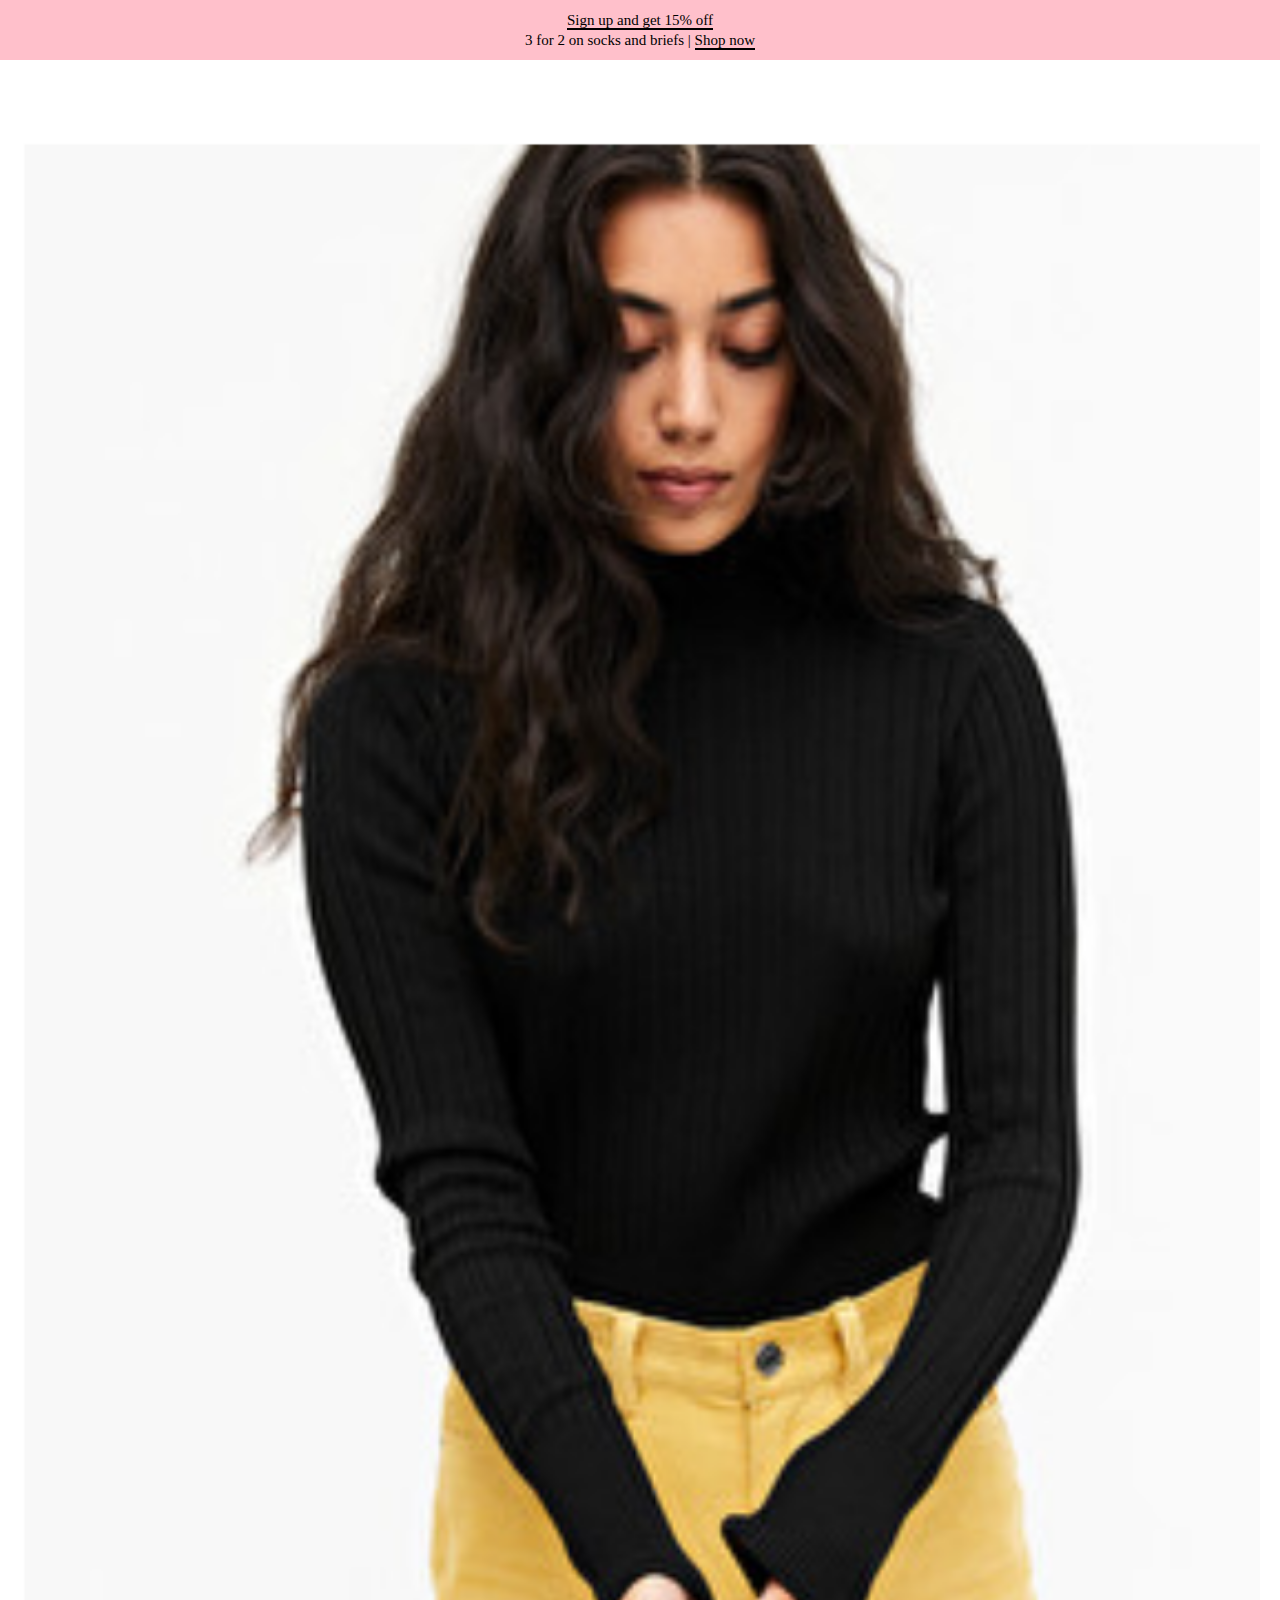
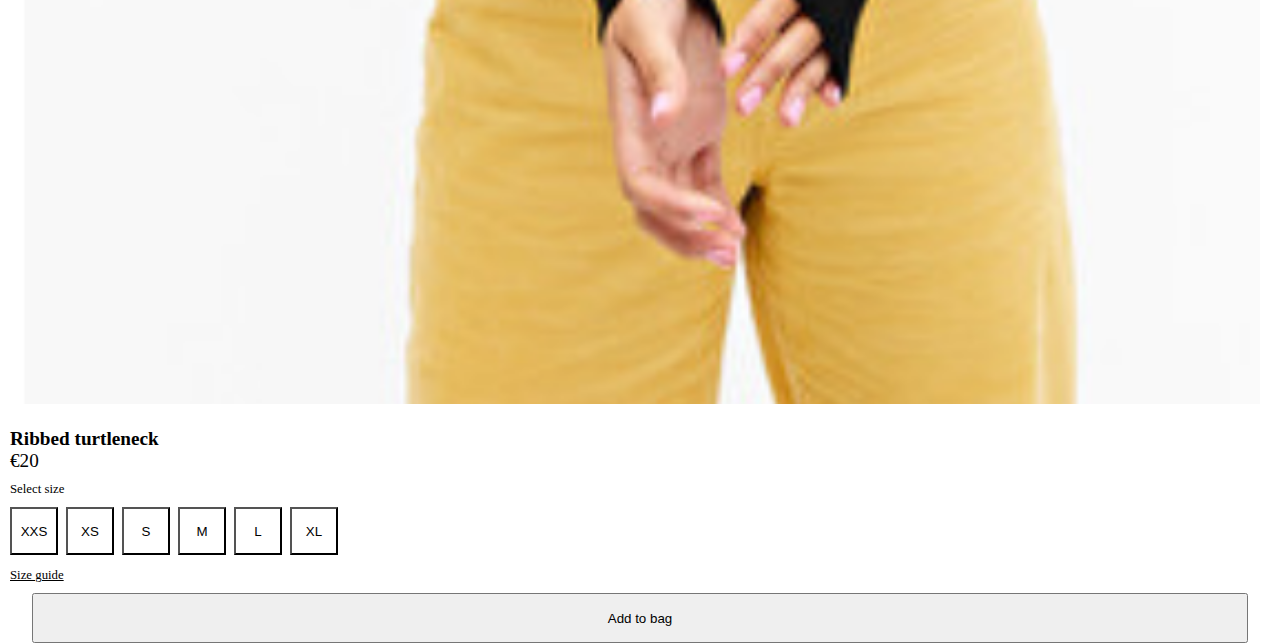
==== productpagina.html @ bdda9035 "Add files via upload" ====
<!doctype html>
<html lang="en">
	
<head>
	<meta charset="UTF-8">
	<meta name="author" content="PipMombers">
	<meta name="viewport" content="width=device-width, initial-scale=1">

	
	<title>Monki</title>
	
	<link href="styles/style.css" rel="stylesheet">

</head>

<body id="productpagina">

	<header> 
		<!--Tekstdeel van de header-->
		<p>
			<a href="https://www.monki.com/en_eur/newslettersubscribe.html"> Sign up and get 15% off </a>
		</p>
		<p>
			3 for 2 on socks and briefs | <a href="https://www.monki.com/en_eur/newin/3-for-2.html"> Shop now </a>
		</p>
	</header>

	<!--navigatie-->
	<nav>
       	<ul>
	        <li>
	           	<img src="images/hamburger.svg" alt="hamburger menu">
	        </li>
	        <li>
	           	<img src="images/search.svg" alt="search button">
	        </li>
	        <li>
	            <img src="images/monkilogo.png" alt="logo van monki">
	            <!--bron afbeelding: https://www.monki.com/en_eur/index.html-->
	        </li>
	        <li>
	           	<img src="images/shopping.svg" alt="shopping bag">
	        </li>
        </ul>
    </nav>

    <main class="mainproductpagina">
    	<section>
	    	<img src="images/productmodel.jpg" alt="model met ribbed turtleneck">
	    	<h2> Ribbed turtleneck </h2>
	    	<h2> €20 </h2>


	    	<p> Select size </p>
	    	<ul class="maattabel">
	    		<li > <button class="maatbutton">XXS</button> </li>
	    		<li > <button class="maatbutton">XS</button> </li>
	    		<li > <button class="maatbutton">S</button> </li>
	    		<li > <button class="maatbutton">M</button> </li>
	    		<li > <button class="maatbutton">L</button> </li>
	    		<li > <button class="maatbutton">XL</button> </li>
	    	</ul>

	    	<a href="https://www.monki.com/en_eur/clothing/tops/turtleneck-tops/product.ribbed-turtleneck-black.0916162001.html"> Size guide </a>

	    	<a href='https://www.monki.com/en_eur/clothing/tops/turtleneck-tops/product.ribbed-turtleneck-black.0916162001.html'> <button class="addtobag">
	    	Add to bag</button> </a>
	    </section>
    </main>


	<script src="scripts/script.js"></script>
</body>
	
</html>
---- styles/style.css ----
/* CSS Document */
*, *::after, *::before {
	padding: 0;
	margin: 0;
  	box-sizing:border-box;  
}

/* Tekstdeel van de header */
header{
	background-color: #ffc0cb;
	padding: 10px 50px;
}

header p{
	font-size: 15px;
	line-height: 20px;
	font-family: "Helvetica Neue";
	font-weight: medium;
	text-align: center;
}

header p a{
	color: black;
	text-decoration: none;
	border-bottom: 2px solid black;
}

/* navigatie */
nav{
	height: 80px;
	margin: 10px;
}

nav img{
	width: 100%;
	padding-left: left;
}

nav ul{   
  list-style:none;
  display: flex;
  align-items: center;
}

nav li {
  flex-grow: 1;
}

/* eerste deel main */
/* bron afbeeldingen: https://www.monki.com/en_eur/index.html */

#homepagina main ul:first-of-type li:first-of-type div{
	width: 100%;
	height: 360px;
	background-image: url(../images/monkifoto_1.jpg);
	background-size: 70%;
	background-repeat: no-repeat;
	background-position: center;
	position: relative;

}

#homepagina main ul:first-of-type li:last-of-type div{
	width: 100%;
	height: 360px;
	background-image: url(../images/monkifoto_2.jpg);
	background-size: 70%;
	background-repeat: no-repeat;
	background-position: center;
	position: relative;
}


#homepagina main li:first-of-type h2, .knitwear {
	position: absolute;
	bottom: 4em;
	color: white;
	font-family: "Helvetica Neue";
	font-size: 32px;
	width: 100%;
	text-align: center;
}

#homepagina main li:first-of-type button, .shopbutton{
	font-family: "Helvetica Neue";
	background-color: white;
	border: none;
	font-size: 16px;
	width: 160px;
	height: 50px;
	padding: 12px 0px;
	display: block;
	margin: 0px auto;
	position: relative;
	bottom: 5em;
}

#homepagina main ul:first-of-type a{
	text-decoration: none;
}

/* tweede deel main */
#homepagina main ul:nth-of-type(2) {
    overflow: auto;
    white-space:nowrap;
    padding: 10px;
}

#homepagina main ul:nth-of-type(2) li{
	display: inline-block;
	width: 45%;
	margin: 25px 5px 0 0;
}

#homepagina main ul:nth-of-type(2) img{
	width: 100%;
}

#homepagina main ul:nth-of-type(2) h3{
	font-size: 13px;
	font-family: "Helvetica Neue";
	font-weight: 400;
	text-align: center;
	padding-top: 10px;
}




/* derde deel main */


/* vierde deel main */
#homepagina main ul:nth-of-type(3) li{
	position: relative;
}

#homepagina main ul:nth-of-type(3) img{
	width: 100%;
}

#homepagina main ul:nth-of-type(3) li p{
	position: absolute;
  	top: 1em;
  	padding: 0px 70px;
	font-family: "Helvetica Neue";
	font-weight: bold;
	font-size: 20px;
	color: white;
	text-align: center;
	line-height: 28px;
	letter-spacing: 1px;
}

#homepagina main ul:nth-of-type(3) li a button{
	position: absolute;
  	bottom: 1em;
	left: 23%;
  	font-family: "Helvetica Neue";
	background-color: white;
	border: none;
	font-size: 16px;
	width: 176px;
	height: 46px;
	padding: 12px 0px;
}

/* laatste deel main */
#homepagina main section:last-of-type h2{
	font-size: 34px;
	font-family: "Helvetica Neue";
	font-weight: bold;
	text-align: center;
	margin-top: 30px;
}

#homepagina main section:last-of-type p{
	font-size: 20px;
	font-family: "Helvetica Neue";
	text-align: center;
	padding: 20px 16px;
}

#homepagina main section:last-of-type a{
	text-decoration: none;
}

#homepagina main section:last-of-type button{
  	font-family: "Helvetica Neue";
	background-color: black;
	color: white;
	border: none;
	font-size: 16px;
	width: 176px;
	height: 46px;
	padding: 12px 0px;
	display: block;
	margin: 0px auto;
}

#homepagina main section:last-of-type .gridwrapper{
	width: 90%;
	margin: 0 auto;
	display: grid;
	grid-auto-rows: 135px;
	grid-template-columns: 1fr 1fr;
	grid-gap: 15px 8px;
	padding-bottom: 40px ;
}

#homepagina main .gridwrapper img{
	width: 100%;
}


/* footer */
#homepagina footer{
	margin-top:20px;
	background-color: #ffc0cb;
}

#homepagina footer img:first-of-type{
	width: 10%;
	display: block;
	margin: 0px auto;
	padding-top: 10px;
}

#homepagina footer h2{
	font-size: 24px;
	font-family: "Helvetica Neue";
	text-align: center;
	padding: 0 30px;
	padding-top: 10px;
}

#homepagina footer p:first-of-type{
	font-size: 16px;
	font-family: "Helvetica Neue";
	text-align: center;
	padding: 0 18px;
	margin: 20px 0;
}

#homepagina footer a{
	text-decoration: none;
}

#homepagina footer button{
	font-family: "Helvetica Neue";
	border: 2px solid black;
	background-color: white;
	font-size: 16px;
	width: 176px;
	height: 46px;
	padding: 12px 0px;
	display: block;
	margin: 0px auto;
	margin-bottom: 40px;
}

#homepagina footer ul li{
	font-size: 20px;
	font-family: "Helvetica Neue";
	font-weight: bold;
	padding: 10px;
	width: 90%;
	display: block;
	margin: 0px auto;
}

#homepagina footer p:last-of-type{
	font-family: "Helvetica Neue";
	font-weight: 400;
	text-align: center;
	font-size: 0.8em;
	color: #808080;
	padding: 0px 18px;
	padding-bottom: 10px;
}


/* 2e pagina */

#productpagina .mainproductpagina section:first-of-type img{
	width: 100%;
	padding: 20px;
	margin-top: -40px;
}

#productpagina .mainproductpagina section:first-of-type h2{
	font-family: "Helvetica Neue";
	font-size: 1.2em;
	margin-left: 10px;
}

#productpagina .mainproductpagina section:first-of-type h2:nth-of-type(2){
	font-weight: normal;
}

#productpagina .mainproductpagina section:first-of-type p, #productpagina .mainproductpagina section:first-of-type a:first-of-type{
	font-family: "Helvetica Neue";
	font-size: 0.8em;
	font-weight: 500;
	margin: 10px 0px 10px 10px;
	color: black;
}


#productpagina .mainproductpagina section:first-of-type .maatbutton{
	background-color: white;
	width: 48px;
	height: 48px;
}

#productpagina .mainproductpagina section:first-of-type .maattabel{
	width: 90%;
	margin-left: 10px;
}

#productpagina .mainproductpagina section:first-of-type .maattabel li{
	display: inline-block;
	padding-right: 4px;
	padding-bottom: 10px;
}

#productpagina .mainproductpagina section:first-of-type .addtobag {
	width: 95%;
	height: 50px;
	display: block;
	margin: 0px auto;
	margin-top: 10px;
}

#productpagina .mainproductpagina section:first-of-type a:last-of-type{
	text-decoration: none;
}
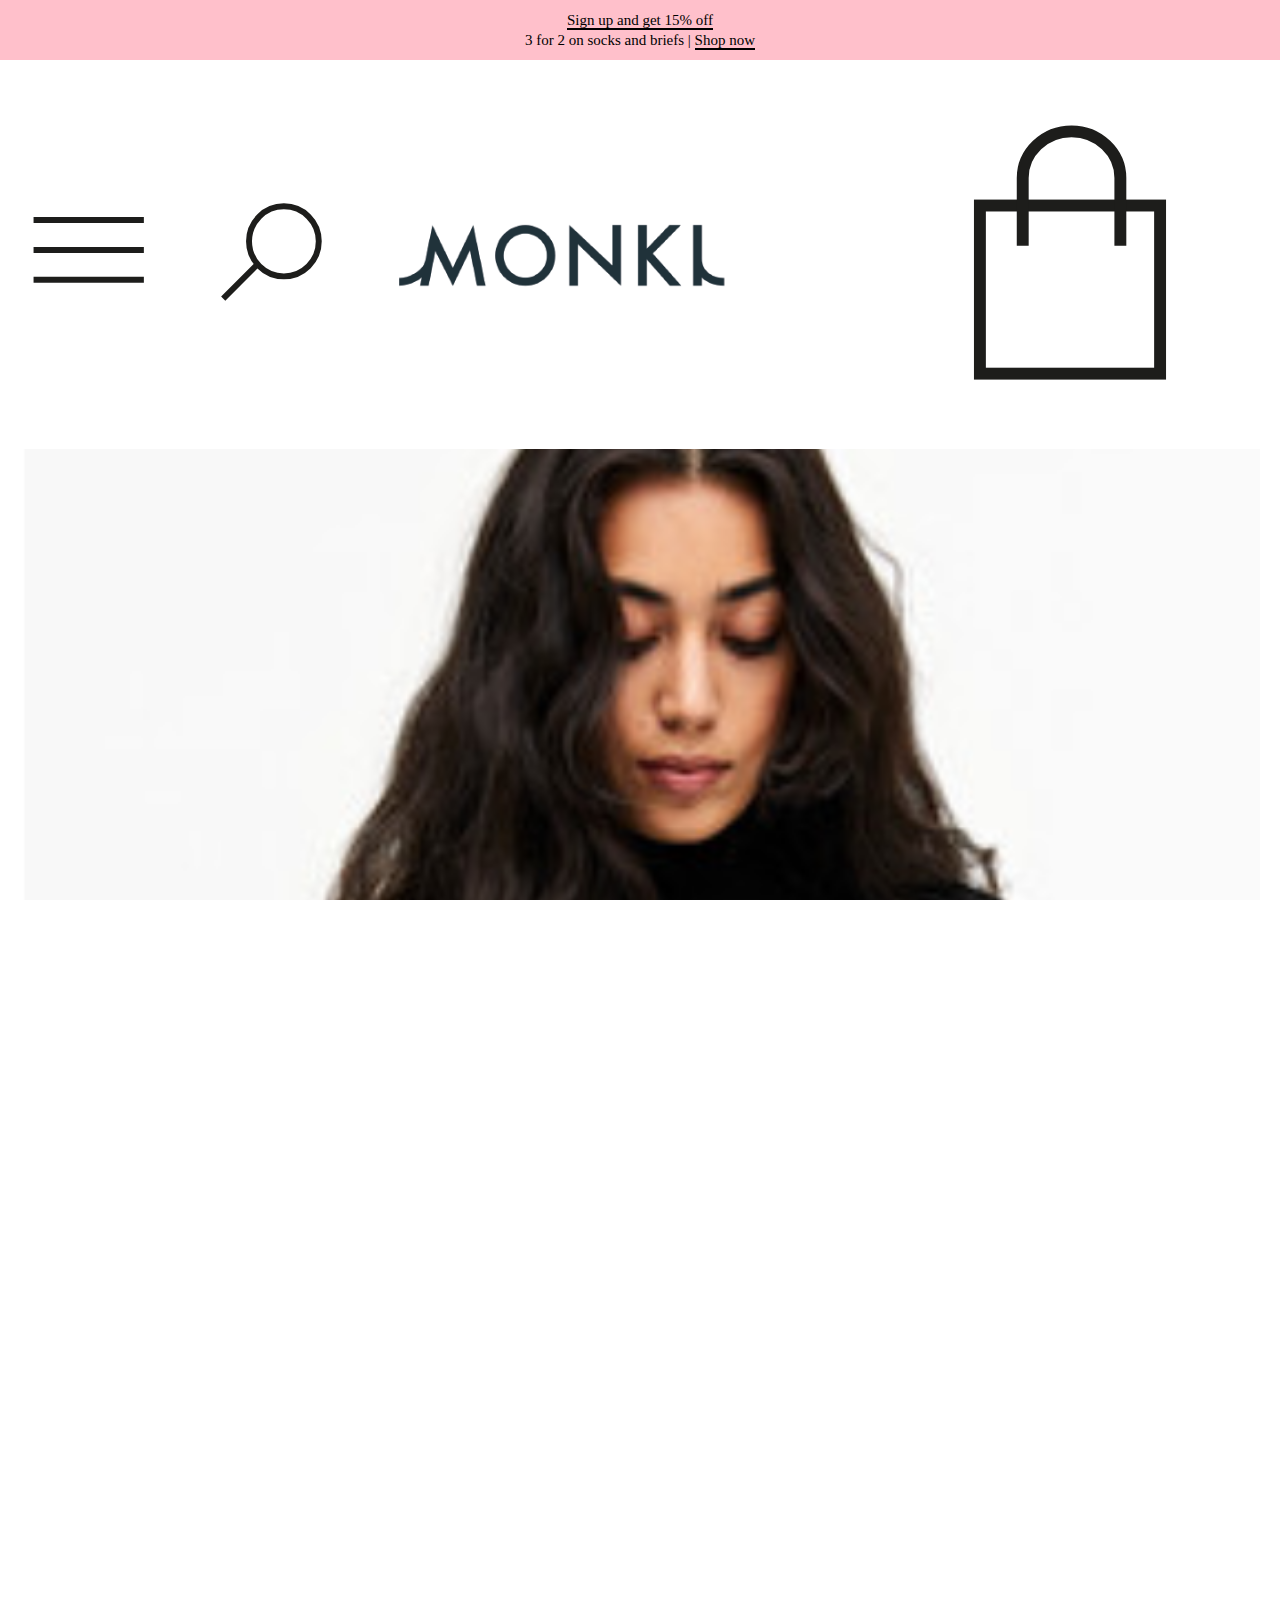
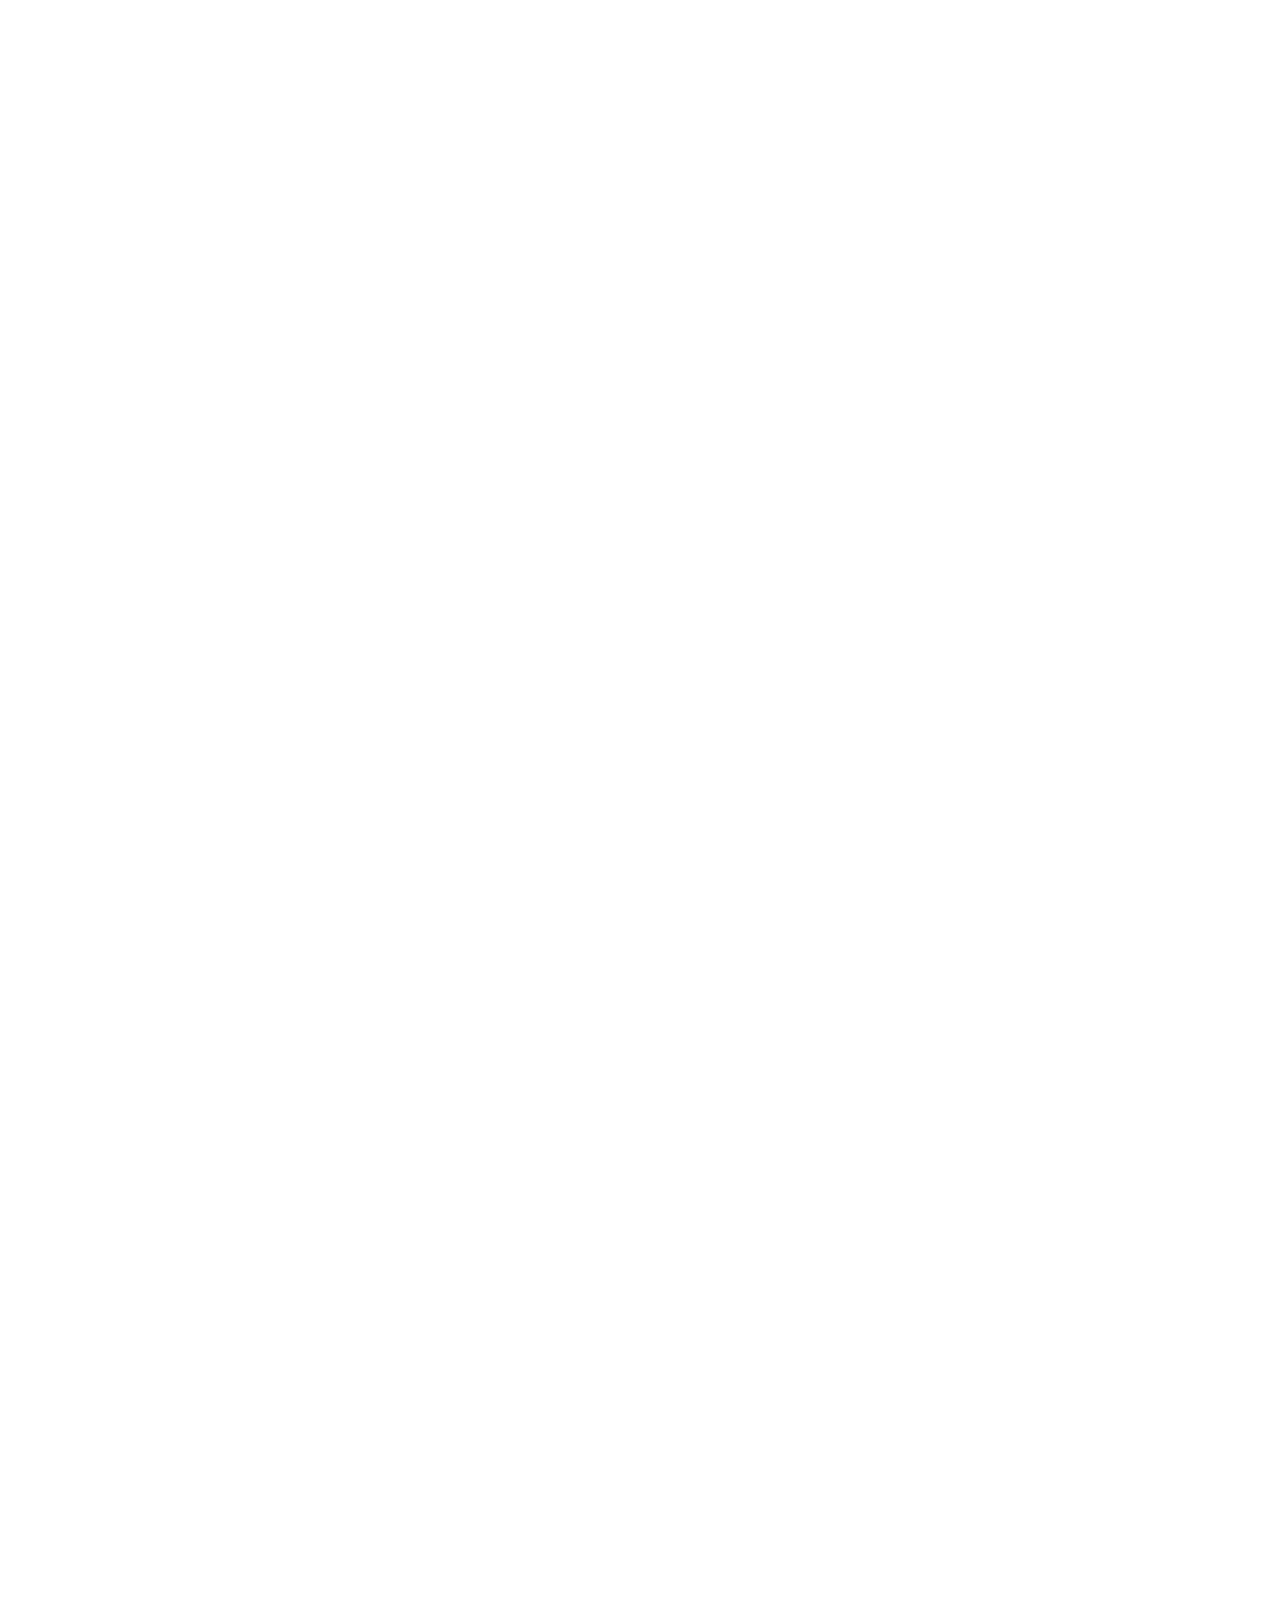
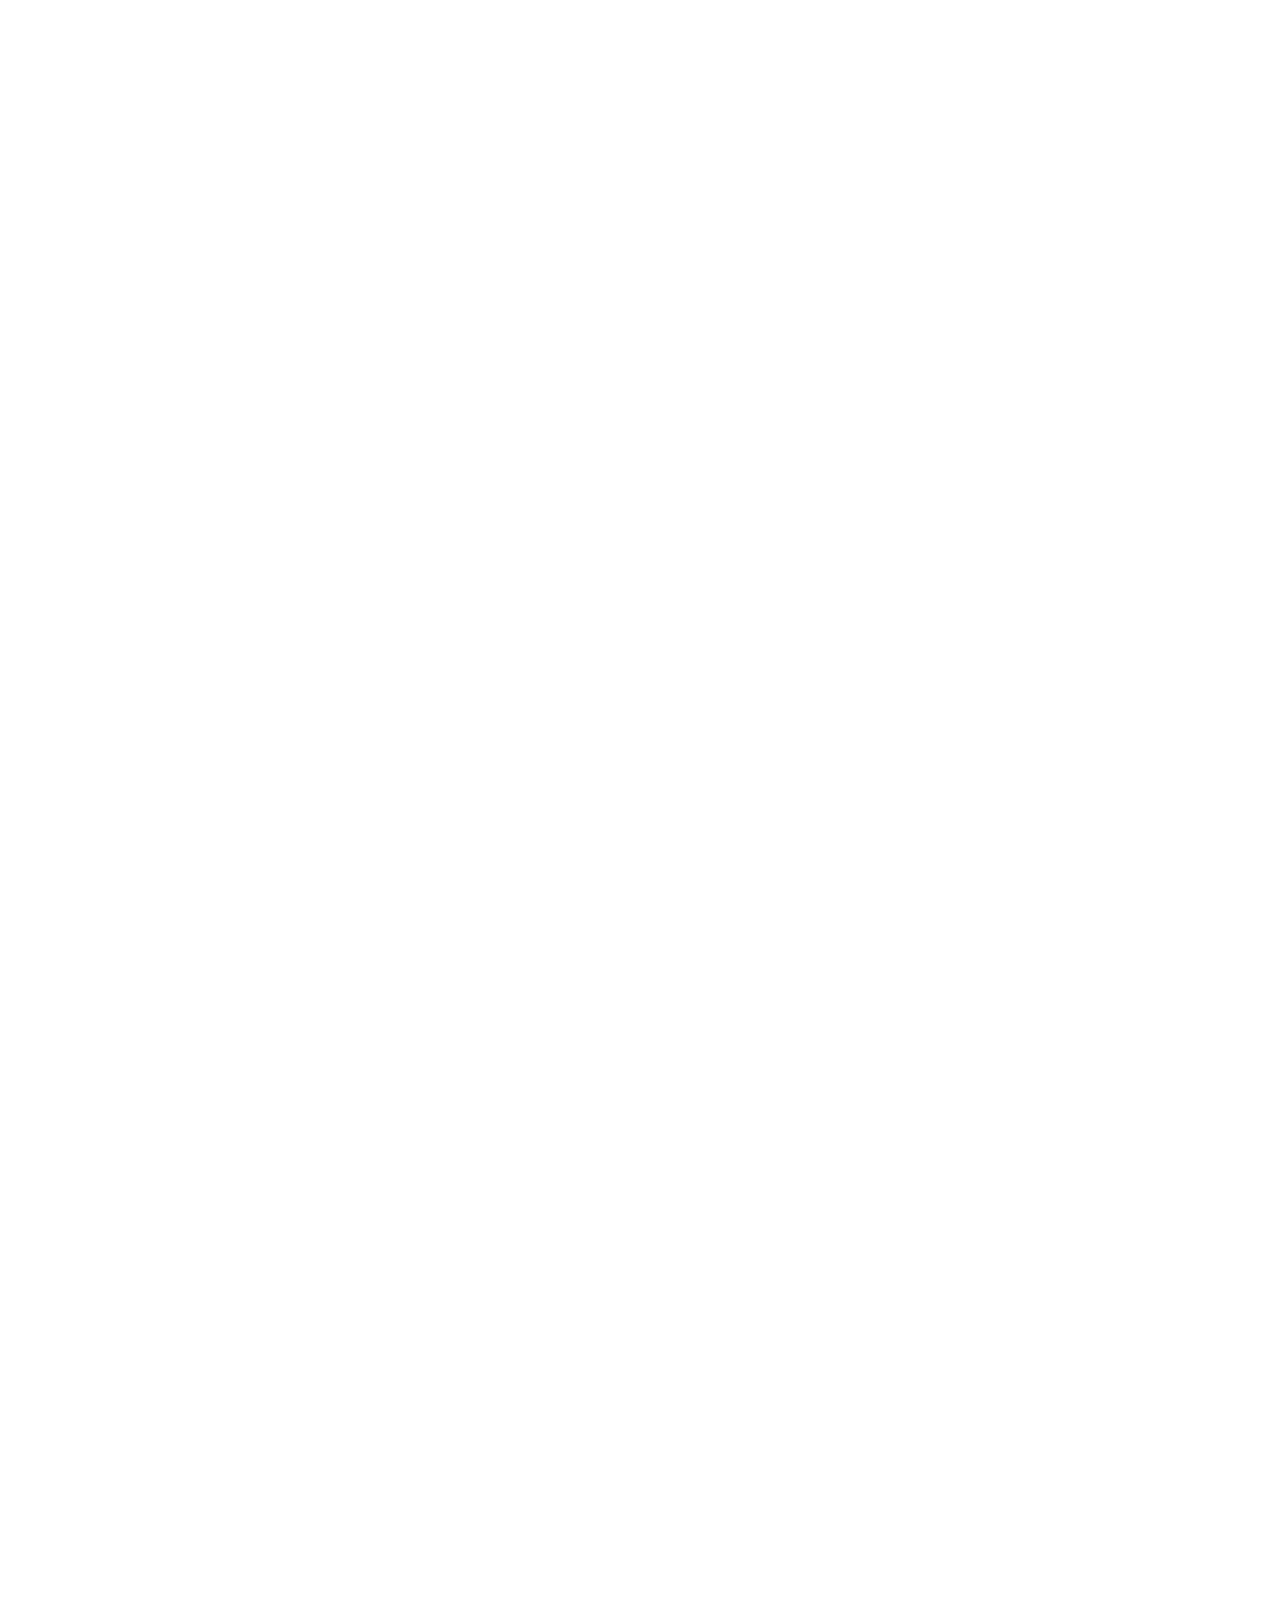
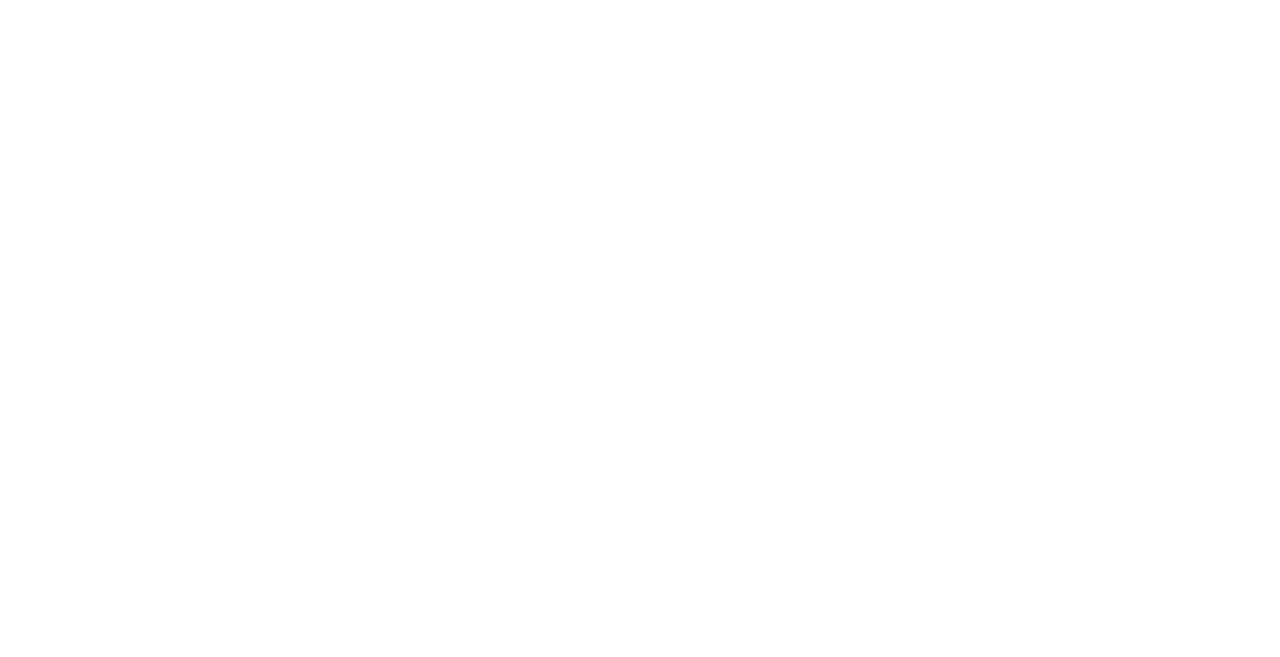
==== commit 5bdafac5: "Add files via upload" ====
--- a/productpagina.html
+++ b/productpagina.html
@@ -14,6 +14,11 @@
 </head>
 
 <body id="productpagina">
+	
+	<!--hamburger menu (javascript deel)-->
+	<div id="menu">
+		<h2> x </h2>
+	</div>
 
 	<header> 
 		<!--Tekstdeel van de header-->
@@ -24,22 +29,18 @@
 			3 for 2 on socks and briefs | <a href="https://www.monki.com/en_eur/newin/3-for-2.html"> Shop now </a>
 		</p>
 	</header>
-
+		
 	<!--navigatie-->
 	<nav>
        	<ul>
 	        <li>
-	           	<img src="images/hamburger.svg" alt="hamburger menu">
+	           	<img id="hamburgermenu" src="images/hamburgersearch.svg" alt="hamburger menu en search icon">
 	        </li>
 	        <li>
-	           	<img src="images/search.svg" alt="search button">
+	            <img class="logo" src="images/monkilogo.png" alt="logo van monki">
 	        </li>
 	        <li>
-	            <img src="images/monkilogo.png" alt="logo van monki">
-	            <!--bron afbeelding: https://www.monki.com/en_eur/index.html-->
-	        </li>
-	        <li>
-	           	<img src="images/shopping.svg" alt="shopping bag">
+	           	<img src="images/shopbag.svg" alt="shopping bag">
 	        </li>
         </ul>
     </nav>
@@ -49,6 +50,14 @@
 	    	<img src="images/productmodel.jpg" alt="model met ribbed turtleneck">
 	    	<h2> Ribbed turtleneck </h2>
 	    	<h2> €20 </h2>
+
+	    	<!-- <ul>
+	    		<li> <img src="images/truistof.jpg" alt=""> </li>
+	    		<li> <img src="images/truistof.jpg" alt=""> </li>
+	    		<li> <img src="images/truistof.jpg" alt=""> </li>
+	    		<li> <img src="images/truistof.jpg" alt=""> </li>
+	    		<li> <img src="images/truistof.jpg" alt=""> </li>
+	    	</ul> -->
 
 
 	    	<p> Select size </p>
@@ -66,7 +75,57 @@
 	    	<a href='https://www.monki.com/en_eur/clothing/tops/turtleneck-tops/product.ribbed-turtleneck-black.0916162001.html'> <button class="addtobag">
 	    	Add to bag</button> </a>
 	    </section>
+
+	    <section>
+	    	<p>
+	    		Long sleeve ribbed turtleneck.
+	    	</p>
+
+			<ul>
+	    		<li> Tight fit </li>
+	    		<li> Ribbed </li>
+	    		<li> Low turtleneck </li>
+	    	</ul>
+	    	
+	    	<p>
+	    		In a size S the chest width is 74 cm and the length is 52 cm.
+	    	</p>
+	    </section>
+
+	    <section>
+	    	<h2> Style this with </h2>
+	    	<img src="images/stylewithpants.jpg" alt="">
+	    	<p> Yoko corduroy trousers €35 </p>
+
+	    	<h2> Others also bought </h2>
+	    	<img src="images/stylewithpants.jpg" alt="">
+
+	    	<h2> Community style suggestions </h2>
+	    </section>
+
     </main>
+
+    <footer> 
+		<img src="images/footericoon.png" alt="Icoon van peace teken">
+		<!--bron afbeelding: https://www.monki.com/en_eur/index.html-->
+		<h2> Get 10% off and srsly good news! </h2>
+		<p>
+			Want great offers and tons of inspiration? 
+			Sign up to our newsletter & get 10% off on your first purchase.
+		</p>
+		<a href='https://www.monki.com/en_eur/index.html'> <button>Sign Up</button> </a>
+
+		<ul>
+			<li> Help </li>
+			<li> Contact </li>
+			<li> Social Shopping </li>
+			<li> About Monki </li>
+		</ul>
+
+		<p>
+			Monki is a storytelling brand offering great fashion at a competitive price, aiming to be kind to the world and empowering the young women in it. Over 120 concept stores offer the Monki experience in 19 markets. Online, monki.com delivers to 28 markets, and via International shipping to an additional 64 destinations worldwide. Monki was founded in 2006 and is a freestanding brand in the H&M group.
+		</p>
+	</footer>
 
 
 	<script src="scripts/script.js"></script>
--- a/styles/style.css
+++ b/styles/style.css
@@ -5,6 +5,40 @@
   	box-sizing:border-box;  
 }
 
+html, body {
+  height: 100%;
+  margin: 0;
+  overflow: scroll
+}
+
+@font-face {
+    font-family: "AvenirLTStd-Medium";
+    src: url("../fonts/AvenirLTStd-Medium.otf");
+}
+
+/* hamburger menu (javascript deel) */
+#menu{
+	background-image: url(../images/bg_menu.jpg);
+	width: 100%;
+	height: 100%;
+	position: absolute;
+	z-index: 100;
+	position: fixed;
+	visibility: hidden;
+}
+
+#menu h2{
+	color: white;
+	font-family: "Helvetica Neue";
+	font-size: 3em;
+	float: right;
+	margin-right: 20px;
+}
+
+#menu.toonmenu{
+	visibility: visible;
+}
+
 /* Tekstdeel van de header */
 header{
 	background-color: #ffc0cb;
@@ -27,12 +61,15 @@
 
 /* navigatie */
 nav{
-	height: 80px;
-	margin: 10px;
+	width: 100%;
+	background-color: white;
+	position: sticky;
+	top: 0;
+	z-index: 10;
 }
 
 nav img{
-	width: 100%;
+	width: 90%;
 	padding-left: left;
 }
 
@@ -44,6 +81,10 @@
 
 nav li {
   flex-grow: 1;
+}
+
+.logo{
+	width: 75%;
 }
 
 /* eerste deel main */
@@ -56,7 +97,6 @@
 	background-size: 70%;
 	background-repeat: no-repeat;
 	background-position: center;
-	position: relative;
 
 }
 
@@ -67,13 +107,18 @@
 	background-size: 70%;
 	background-repeat: no-repeat;
 	background-position: center;
-	position: relative;
-}
-
-
-#homepagina main li:first-of-type h2, .knitwear {
-	position: absolute;
-	bottom: 4em;
+	margin-top: -35px;
+	margin-bottom: -50px;
+}
+
+#homepagina main ul:first-of-type li:first-of-type, #homepagina main ul:first-of-type li:last-of-type{
+	position: relative;
+}
+
+
+#homepagina main ul:first-of-type li:first-of-type h2 {
+	position: absolute;
+	bottom: 5em;
 	color: white;
 	font-family: "Helvetica Neue";
 	font-size: 32px;
@@ -81,7 +126,17 @@
 	text-align: center;
 }
 
-#homepagina main li:first-of-type button, .shopbutton{
+#homepagina main ul:first-of-type li:last-of-type h2{
+	position: absolute;
+	bottom: 3.5em;
+	color: white;
+	font-family: "Helvetica Neue";
+	font-size: 32px;
+	width: 100%;
+	text-align: center;
+}
+
+#homepagina main ul:first-of-type li:first-of-type button{
 	font-family: "Helvetica Neue";
 	background-color: white;
 	border: none;
@@ -93,6 +148,20 @@
 	margin: 0px auto;
 	position: relative;
 	bottom: 5em;
+}
+
+#homepagina main ul:first-of-type li:last-of-type .shopbutton{
+	font-family: "Helvetica Neue";
+	background-color: white;
+	border: none;
+	font-size: 16px;
+	width: 160px;
+	height: 50px;
+	padding: 12px 0px;
+	display: block;
+	margin: 0px auto;
+	position: relative;
+	bottom: 2em;
 }
 
 #homepagina main ul:first-of-type a{
@@ -128,18 +197,101 @@
 
 
 /* derde deel main */
-
+/* bron afbeeldingen: https://www.monki.com/en_eur/index.html */
+
+#homepagina main ul:nth-of-type(3) li:first-of-type div{
+	width: 100%;
+	height: 360px;
+	background-image: url(../images/monkifoto_3.jpg);
+	background-size: 70%;
+	background-repeat: no-repeat;
+	background-position: center;
+
+}
+
+#homepagina main ul:nth-of-type(3) li:last-of-type div{
+	width: 100%;
+	height: 360px;
+	background-image: url(../images/monkifoto_4.jpg);
+	background-size: 70%;
+	background-repeat: no-repeat;
+	background-position: center;
+	margin-top: -35px;
+	margin-bottom: -50px;
+}
+
+#homepagina main ul:nth-of-type(3) li:first-of-type, #homepagina main ul:nth-of-type(3) li:last-of-type{
+	position: relative;
+}
+
+
+#homepagina main ul:nth-of-type(3) li:first-of-type h2 {
+	position: absolute;
+	bottom: 5em;
+	color: white;
+	font-family: "Helvetica Neue";
+	font-size: 32px;
+	width: 100%;
+	padding: 0px 40px;
+	text-align: center;
+}
+
+#homepagina main ul:nth-of-type(3) li:last-of-type h2{
+	position: absolute;
+	bottom: 3.5em;
+	color: white;
+	font-family: "Helvetica Neue";
+	font-size: 32px;
+	width: 100%;
+	text-align: center;
+}
+
+#homepagina main ul:nth-of-type(3) li:first-of-type button{
+	font-family: "Helvetica Neue";
+	background-color: white;
+	border: none;
+	font-size: 16px;
+	width: 160px;
+	height: 50px;
+	padding: 12px 0px;
+	display: block;
+	margin: 0px auto;
+	position: relative;
+	bottom: 5em;
+}
+
+#homepagina main ul:nth-of-type(3) li:last-of-type .shopbutton{
+	font-family: "Helvetica Neue";
+	background-color: white;
+	border: none;
+	font-size: 16px;
+	width: 160px;
+	height: 50px;
+	padding: 12px 0px;
+	display: block;
+	margin: 0px auto;
+	position: relative;
+	bottom: 2em;
+}
+
+#homepagina main ul:nth-of-type(3) a{
+	text-decoration: none;
+}
 
 /* vierde deel main */
-#homepagina main ul:nth-of-type(3) li{
-	position: relative;
-}
-
-#homepagina main ul:nth-of-type(3) img{
-	width: 100%;
-}
-
-#homepagina main ul:nth-of-type(3) li p{
+#homepagina main ul:nth-of-type(4){
+	margin-top: 20px;
+}
+
+#homepagina main ul:nth-of-type(4) li{
+	position: relative;
+}
+
+#homepagina main ul:nth-of-type(4) img{
+	width: 100%;
+}
+
+#homepagina main ul:nth-of-type(4) li p{
 	position: absolute;
   	top: 1em;
   	padding: 0px 70px;
@@ -152,7 +304,7 @@
 	letter-spacing: 1px;
 }
 
-#homepagina main ul:nth-of-type(3) li a button{
+#homepagina main ul:nth-of-type(4) li a button{
 	position: absolute;
   	bottom: 1em;
 	left: 23%;
@@ -166,7 +318,7 @@
 }
 
 /* laatste deel main */
-#homepagina main section:last-of-type h2{
+#homepagina main section h2{
 	font-size: 34px;
 	font-family: "Helvetica Neue";
 	font-weight: bold;
@@ -174,18 +326,18 @@
 	margin-top: 30px;
 }
 
-#homepagina main section:last-of-type p{
+#homepagina main section p{
 	font-size: 20px;
 	font-family: "Helvetica Neue";
 	text-align: center;
 	padding: 20px 16px;
 }
 
-#homepagina main section:last-of-type a{
+#homepagina main section a{
 	text-decoration: none;
 }
 
-#homepagina main section:last-of-type button{
+#homepagina main section button{
   	font-family: "Helvetica Neue";
 	background-color: black;
 	color: white;
@@ -198,7 +350,7 @@
 	margin: 0px auto;
 }
 
-#homepagina main section:last-of-type .gridwrapper{
+#homepagina main section .gridwrapper{
 	width: 90%;
 	margin: 0 auto;
 	display: grid;
@@ -214,19 +366,19 @@
 
 
 /* footer */
-#homepagina footer{
+footer{
 	margin-top:20px;
 	background-color: #ffc0cb;
 }
 
-#homepagina footer img:first-of-type{
+footer img:first-of-type{
 	width: 10%;
 	display: block;
 	margin: 0px auto;
 	padding-top: 10px;
 }
 
-#homepagina footer h2{
+footer h2{
 	font-size: 24px;
 	font-family: "Helvetica Neue";
 	text-align: center;
@@ -234,7 +386,7 @@
 	padding-top: 10px;
 }
 
-#homepagina footer p:first-of-type{
+footer p:first-of-type{
 	font-size: 16px;
 	font-family: "Helvetica Neue";
 	text-align: center;
@@ -242,11 +394,11 @@
 	margin: 20px 0;
 }
 
-#homepagina footer a{
+footer a{
 	text-decoration: none;
 }
 
-#homepagina footer button{
+footer button{
 	font-family: "Helvetica Neue";
 	border: 2px solid black;
 	background-color: white;
@@ -259,7 +411,7 @@
 	margin-bottom: 40px;
 }
 
-#homepagina footer ul li{
+footer ul li{
 	font-size: 20px;
 	font-family: "Helvetica Neue";
 	font-weight: bold;
@@ -269,7 +421,7 @@
 	margin: 0px auto;
 }
 
-#homepagina footer p:last-of-type{
+footer p:last-of-type{
 	font-family: "Helvetica Neue";
 	font-weight: 400;
 	text-align: center;
@@ -282,6 +434,7 @@
 
 /* 2e pagina */
 
+/* section 1 */
 #productpagina .mainproductpagina section:first-of-type img{
 	width: 100%;
 	padding: 20px;
@@ -306,11 +459,21 @@
 	color: black;
 }
 
+/*#productpagina .mainproductpagina section:first-of-type ul:first-of-type img{
+	width: 22%;
+	border-radius: 50%;
+}
+
+#productpagina .mainproductpagina section:first-of-type ul:first-of-type li{
+	display:inline;
+	padding-right: -60px;
+}*/
 
 #productpagina .mainproductpagina section:first-of-type .maatbutton{
 	background-color: white;
 	width: 48px;
 	height: 48px;
+
 }
 
 #productpagina .mainproductpagina section:first-of-type .maattabel{
@@ -322,6 +485,7 @@
 	display: inline-block;
 	padding-right: 4px;
 	padding-bottom: 10px;
+
 }
 
 #productpagina .mainproductpagina section:first-of-type .addtobag {
@@ -336,15 +500,58 @@
 	text-decoration: none;
 }
 
-
-
-
-
-
-
-
-
-
-
-
-
+/* section 2 */
+
+#productpagina .mainproductpagina section:nth-of-type(2) p{
+	font-family: "Helvetica Neue";
+	font-size: 0.8em;
+	margin-left: 10px;
+
+}
+
+#productpagina .mainproductpagina section:nth-of-type(2) ul{
+	list-style-type: circle;
+	margin: 20px 0px;
+	font-family: "Helvetica Neue";
+	font-size: 0.8em;
+	margin-left: 10px;
+}
+
+/* section 3 */
+
+#productpagina .mainproductpagina section:last-of-type h2{
+	font-family: "Helvetica Neue";
+	text-align: center;
+	font-size: 1.5em;
+	padding-top: 20px;
+	border-top: 1px solid #A8A8A8;
+}
+
+#productpagina .mainproductpagina section:last-of-type img{
+	width: 50%;
+	display: block;
+	margin: 0px auto;
+	margin-top: 30px;
+}
+
+#productpagina .mainproductpagina section:last-of-type p{
+	font-family: "Helvetica Neue";
+	text-align: center;
+	font-size: 0.8em;
+	margin: 5px 0px 20px 0px;
+	padding: 0px 90px;
+	line-height: 1.5em;
+}
+
+#productpagina .mainproductpagina section:last-of-type h2:nth-of-type(3){
+	border: none;
+	font-size: 1.3em;
+}
+
+
+
+
+
+
+
+
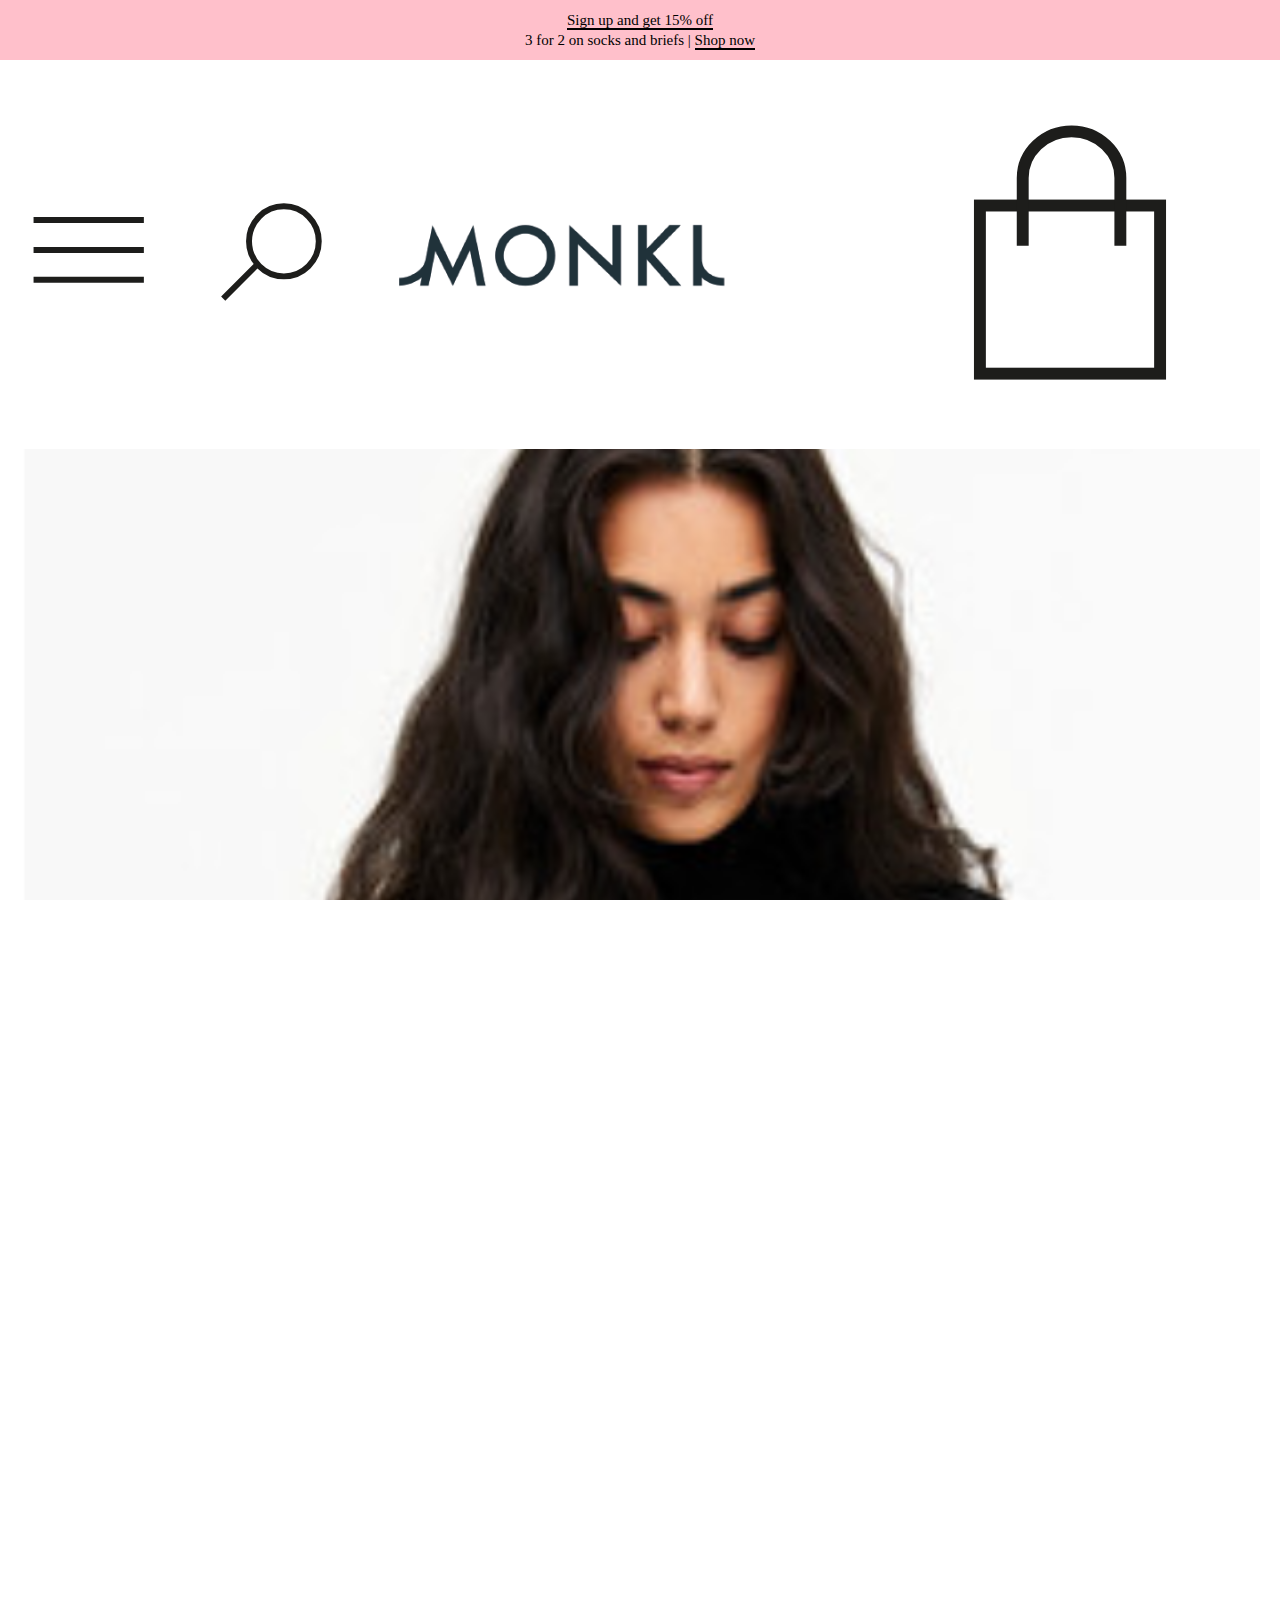
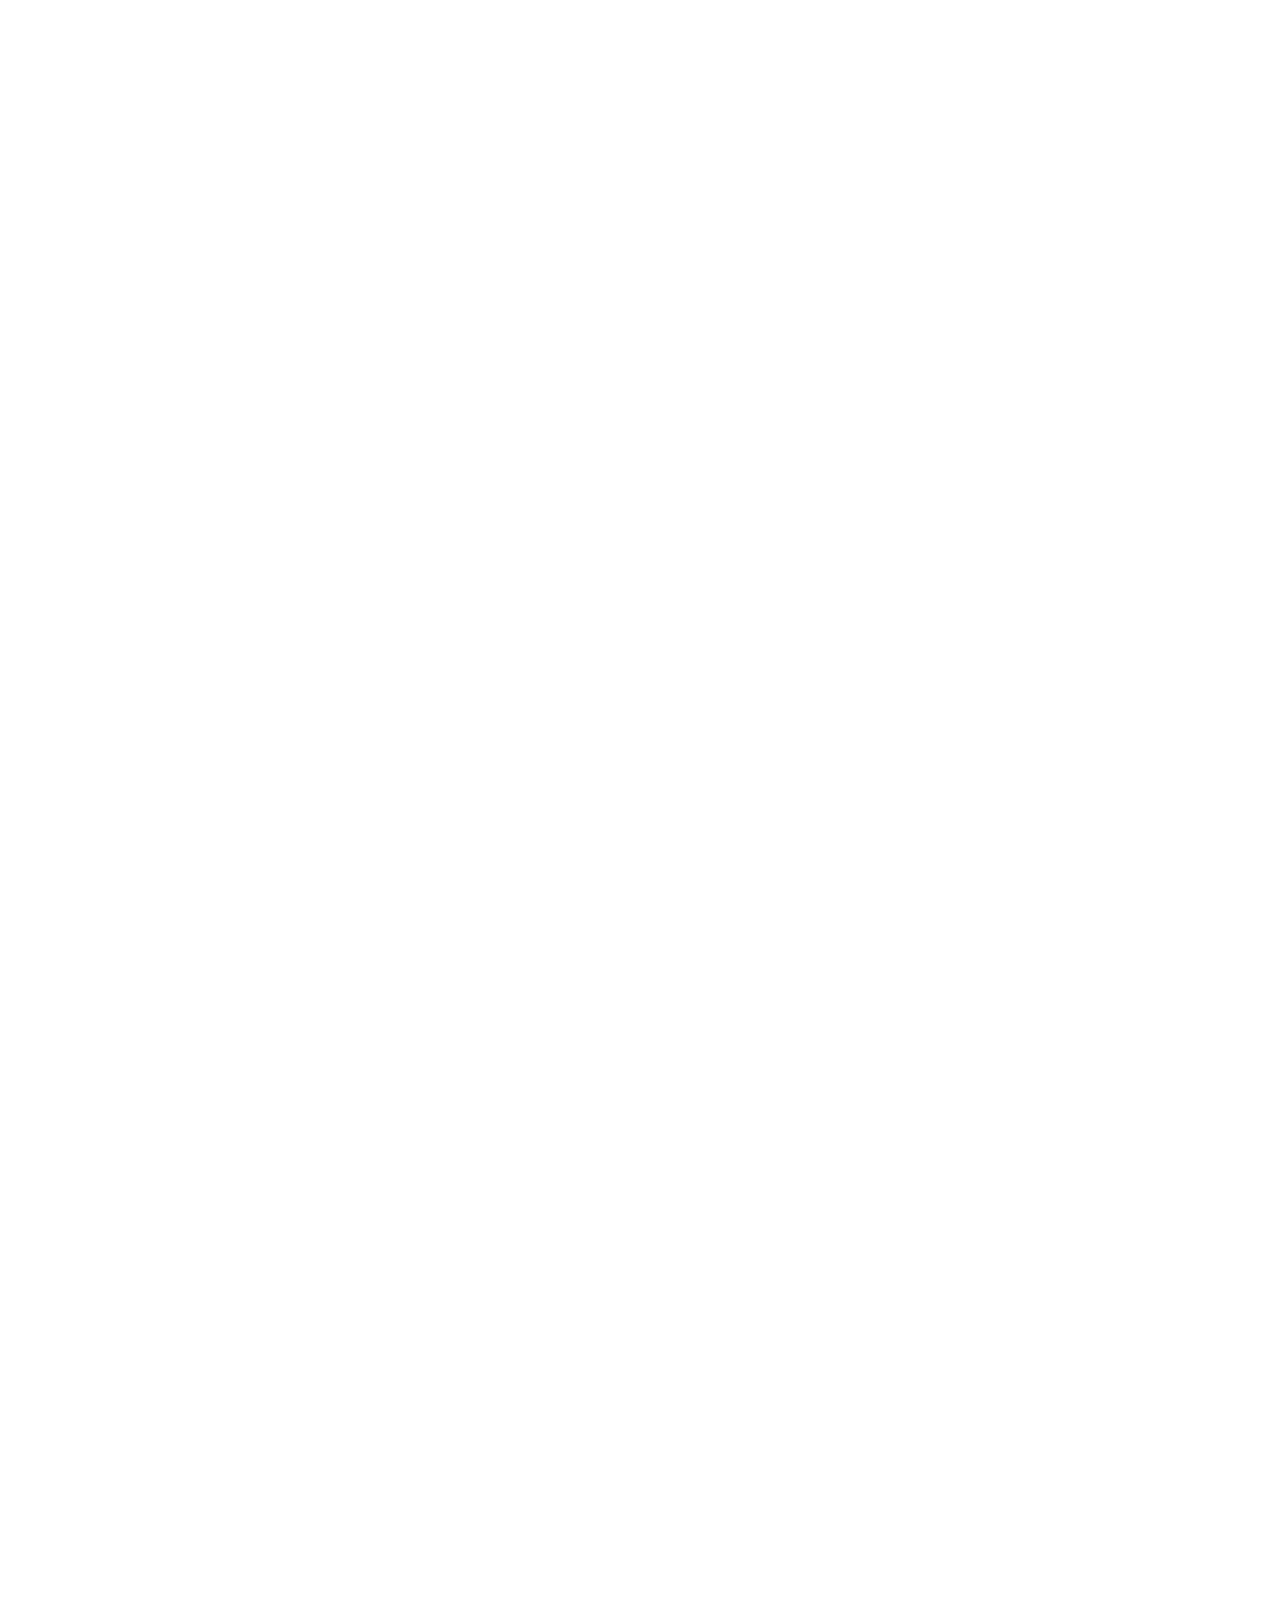
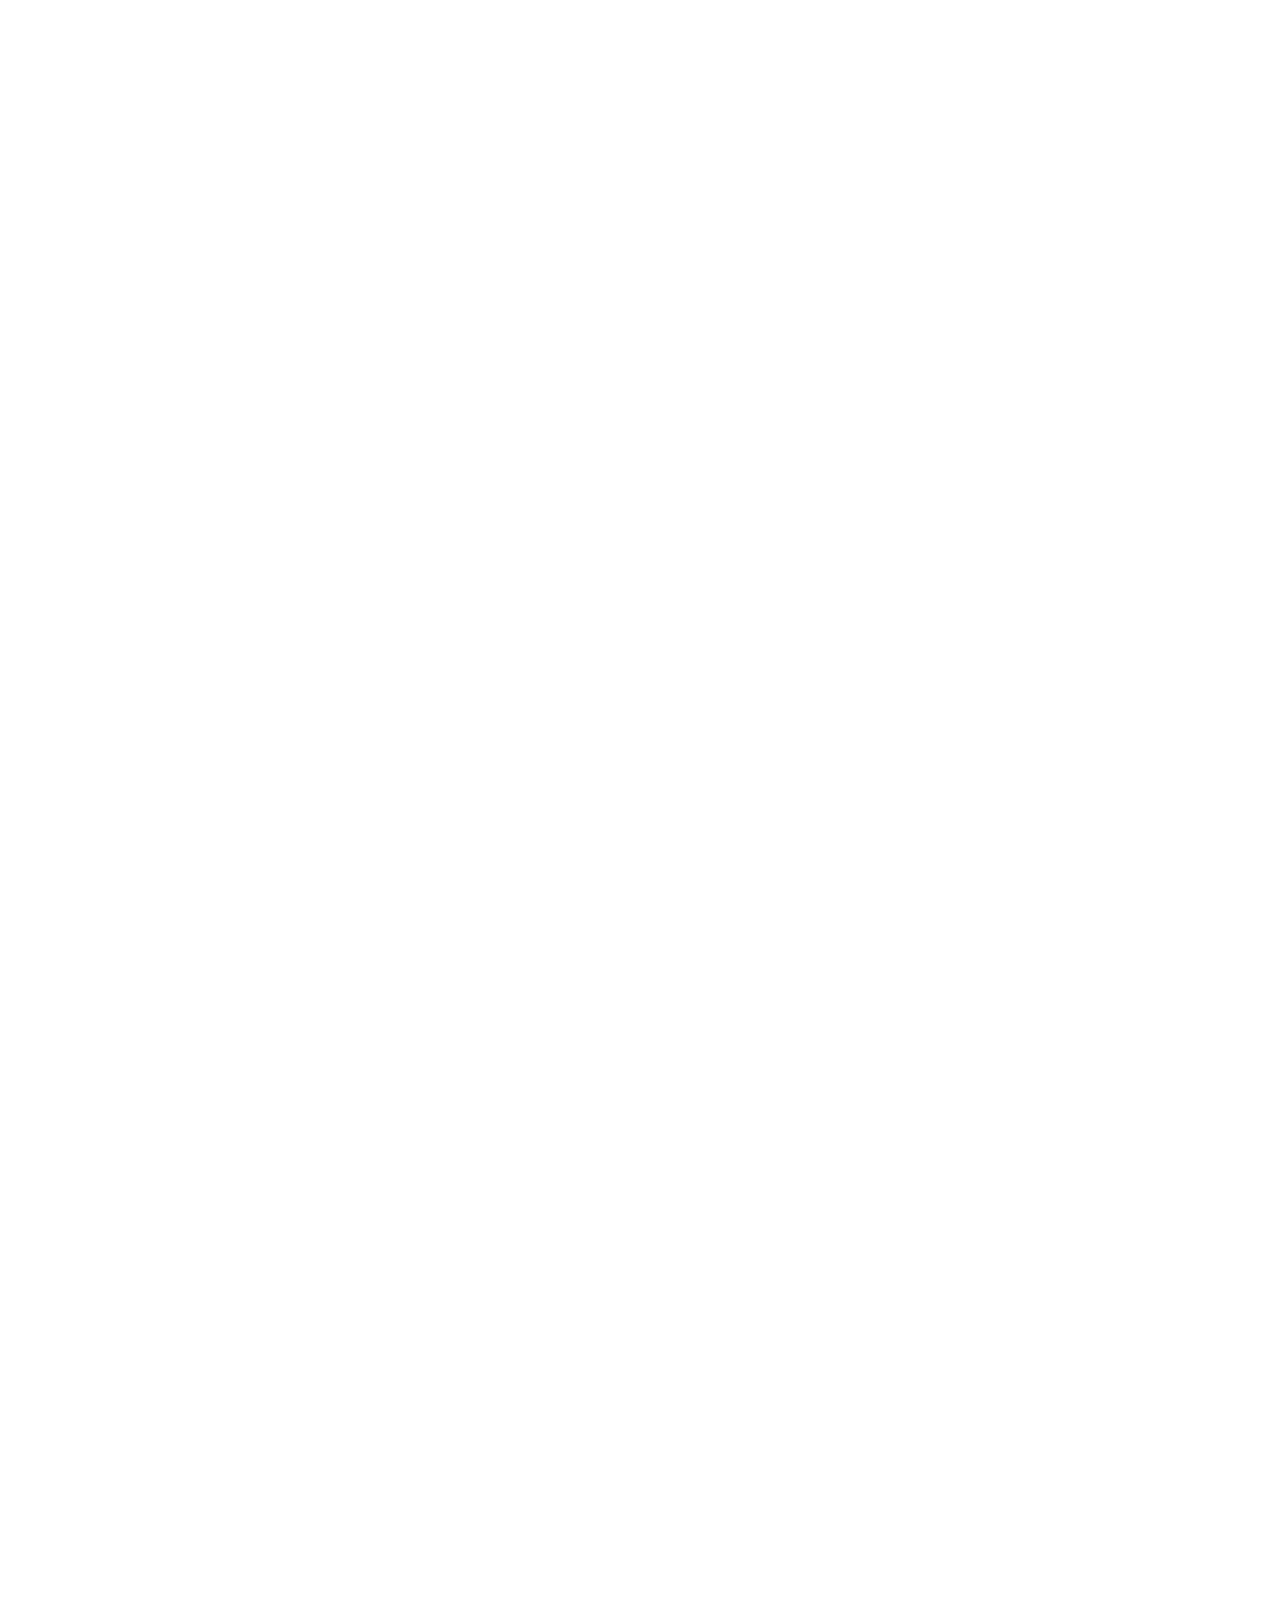
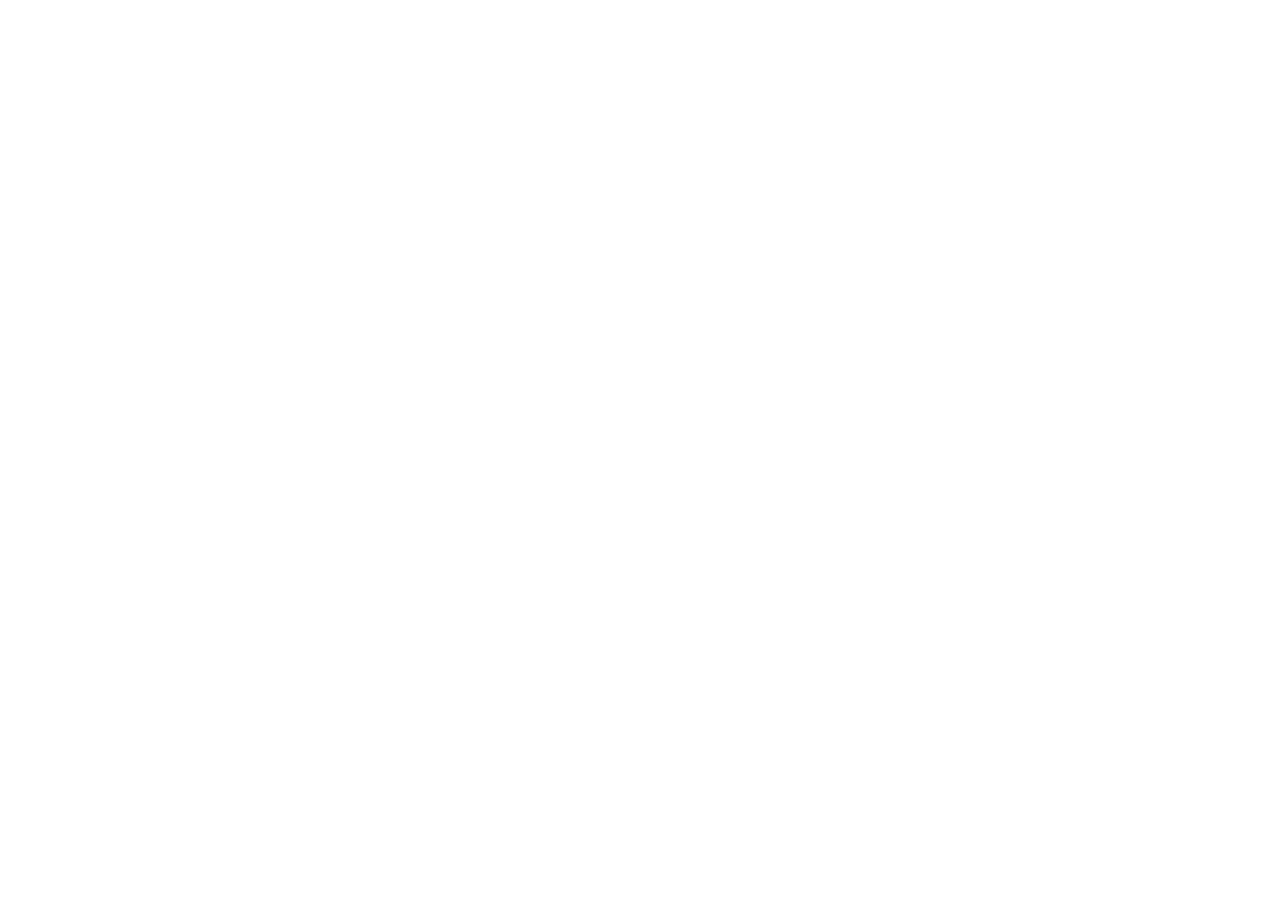
==== commit 9cf7ee5d: "Add files via upload" ====
--- a/productpagina.html
+++ b/productpagina.html
@@ -46,20 +46,24 @@
     </nav>
 
     <main class="mainproductpagina">
+
+    	<!--section 1-->
+    	<!--productfoto en info-->
     	<section>
-	    	<img src="images/productmodel.jpg" alt="model met ribbed turtleneck">
+	    	<img class="productpagina" src="images/productmodel.jpg" alt="model met ribbed turtleneck">
 	    	<h2> Ribbed turtleneck </h2>
 	    	<h2> €20 </h2>
 
-	    	<!-- <ul>
+	    	<!--kleur kiezen-->
+	    	<ul>
 	    		<li> <img src="images/truistof.jpg" alt=""> </li>
 	    		<li> <img src="images/truistof.jpg" alt=""> </li>
 	    		<li> <img src="images/truistof.jpg" alt=""> </li>
 	    		<li> <img src="images/truistof.jpg" alt=""> </li>
 	    		<li> <img src="images/truistof.jpg" alt=""> </li>
-	    	</ul> -->
+	    	</ul>
 
-
+	    	<!--select size & button-->
 	    	<p> Select size </p>
 	    	<ul class="maattabel">
 	    		<li > <button class="maatbutton">XXS</button> </li>
@@ -76,7 +80,14 @@
 	    	Add to bag</button> </a>
 	    </section>
 
+	    <!--section 2-->
 	    <section>
+	   		<ul>
+			    <li> <button> Description </button> </li>
+			    <li> <button> Delivery </button>	</li>
+			    <li> <button> Details & care </button> </li>
+			</ul>
+
 	    	<p>
 	    		Long sleeve ribbed turtleneck.
 	    	</p>
@@ -92,6 +103,7 @@
 	    	</p>
 	    </section>
 
+		<!--section 3-->
 	    <section>
 	    	<h2> Style this with </h2>
 	    	<img src="images/stylewithpants.jpg" alt="">
--- a/styles/style.css
+++ b/styles/style.css
@@ -164,6 +164,24 @@
 	bottom: 2em;
 }
 
+@keyframes buttonBeweging {
+  0% { 
+  	transform:rotate(5deg);
+  }
+  50% { 
+  	transform:rotate(-5deg); 
+   }
+  100% { 
+  	transform:rotate(5deg);
+  }
+}
+
+#homepagina main ul:first-of-type button:hover{
+	animation-name: buttonBeweging;
+	animation-duration: 2s;
+	animation-iteration-count: infinite;
+}
+
 #homepagina main ul:first-of-type a{
 	text-decoration: none;
 }
@@ -280,15 +298,16 @@
 
 /* vierde deel main */
 #homepagina main ul:nth-of-type(4){
+	background-image: url(../images/planetpower.jpg);
+	height: 340px;
 	margin-top: 20px;
+	background-size: 100%;
+	background-repeat: no-repeat;
+	position: relative;
 }
 
 #homepagina main ul:nth-of-type(4) li{
 	position: relative;
-}
-
-#homepagina main ul:nth-of-type(4) img{
-	width: 100%;
 }
 
 #homepagina main ul:nth-of-type(4) li p{
@@ -305,16 +324,21 @@
 }
 
 #homepagina main ul:nth-of-type(4) li a button{
-	position: absolute;
-  	bottom: 1em;
-	left: 23%;
   	font-family: "Helvetica Neue";
 	background-color: white;
 	border: none;
 	font-size: 16px;
-	width: 176px;
-	height: 46px;
+	width: 160px;
+	height: 50px;
 	padding: 12px 0px;
+	display: block;
+	margin: 0px auto;
+	position: relative;
+	top: 16.5em;
+}
+
+#homepagina main ul:nth-of-type(4) li a{
+	text-decoration: none;
 }
 
 /* laatste deel main */
@@ -435,7 +459,8 @@
 /* 2e pagina */
 
 /* section 1 */
-#productpagina .mainproductpagina section:first-of-type img{
+/* productfoto en info */
+#productpagina .mainproductpagina section:first-of-type .productpagina{
 	width: 100%;
 	padding: 20px;
 	margin-top: -40px;
@@ -451,6 +476,24 @@
 	font-weight: normal;
 }
 
+
+/* kleur kiezen */
+#productpagina .mainproductpagina section:first-of-type ul:first-of-type{
+	margin: 10px 0px 0px 10px;
+}
+
+#productpagina .mainproductpagina section:first-of-type ul:first-of-type img{
+	width: 10%;
+	border-radius: 50%;
+}
+
+#productpagina .mainproductpagina section:first-of-type ul:first-of-type li{
+	display:inline;
+	padding-right: 20px;
+}
+
+
+/* select size & button */
 #productpagina .mainproductpagina section:first-of-type p, #productpagina .mainproductpagina section:first-of-type a:first-of-type{
 	font-family: "Helvetica Neue";
 	font-size: 0.8em;
@@ -459,16 +502,6 @@
 	color: black;
 }
 
-/*#productpagina .mainproductpagina section:first-of-type ul:first-of-type img{
-	width: 22%;
-	border-radius: 50%;
-}
-
-#productpagina .mainproductpagina section:first-of-type ul:first-of-type li{
-	display:inline;
-	padding-right: -60px;
-}*/
-
 #productpagina .mainproductpagina section:first-of-type .maatbutton{
 	background-color: white;
 	width: 48px;
@@ -494,6 +527,11 @@
 	display: block;
 	margin: 0px auto;
 	margin-top: 10px;
+	border: none;
+	background-color: #D2D6D8;
+	color: white;
+	font-size: 1.1em;
+	font-weight: bold;
 }
 
 #productpagina .mainproductpagina section:first-of-type a:last-of-type{
@@ -501,15 +539,32 @@
 }
 
 /* section 2 */
+#productpagina .mainproductpagina section:nth-of-type(2) ul:first-of-type{
+	margin: 20px 0px 0px 10px;
+}
+
+#productpagina .mainproductpagina section:nth-of-type(2) ul:first-of-type li{
+	display: inline;
+}
+
+#productpagina .mainproductpagina section:nth-of-type(2) button{
+	height: 44px;
+	width: 31.5%;
+	text-align: center;
+	border: none;
+	background-color: #EFF0F3;
+	font-family: "Helvetica Neue";
+}
 
 #productpagina .mainproductpagina section:nth-of-type(2) p{
 	font-family: "Helvetica Neue";
 	font-size: 0.8em;
 	margin-left: 10px;
-
-}
-
-#productpagina .mainproductpagina section:nth-of-type(2) ul{
+	margin: 20px 0px 20px 10px;
+
+}
+
+#productpagina .mainproductpagina section:nth-of-type(2) ul:last-of-type{
 	list-style-type: circle;
 	margin: 20px 0px;
 	font-family: "Helvetica Neue";
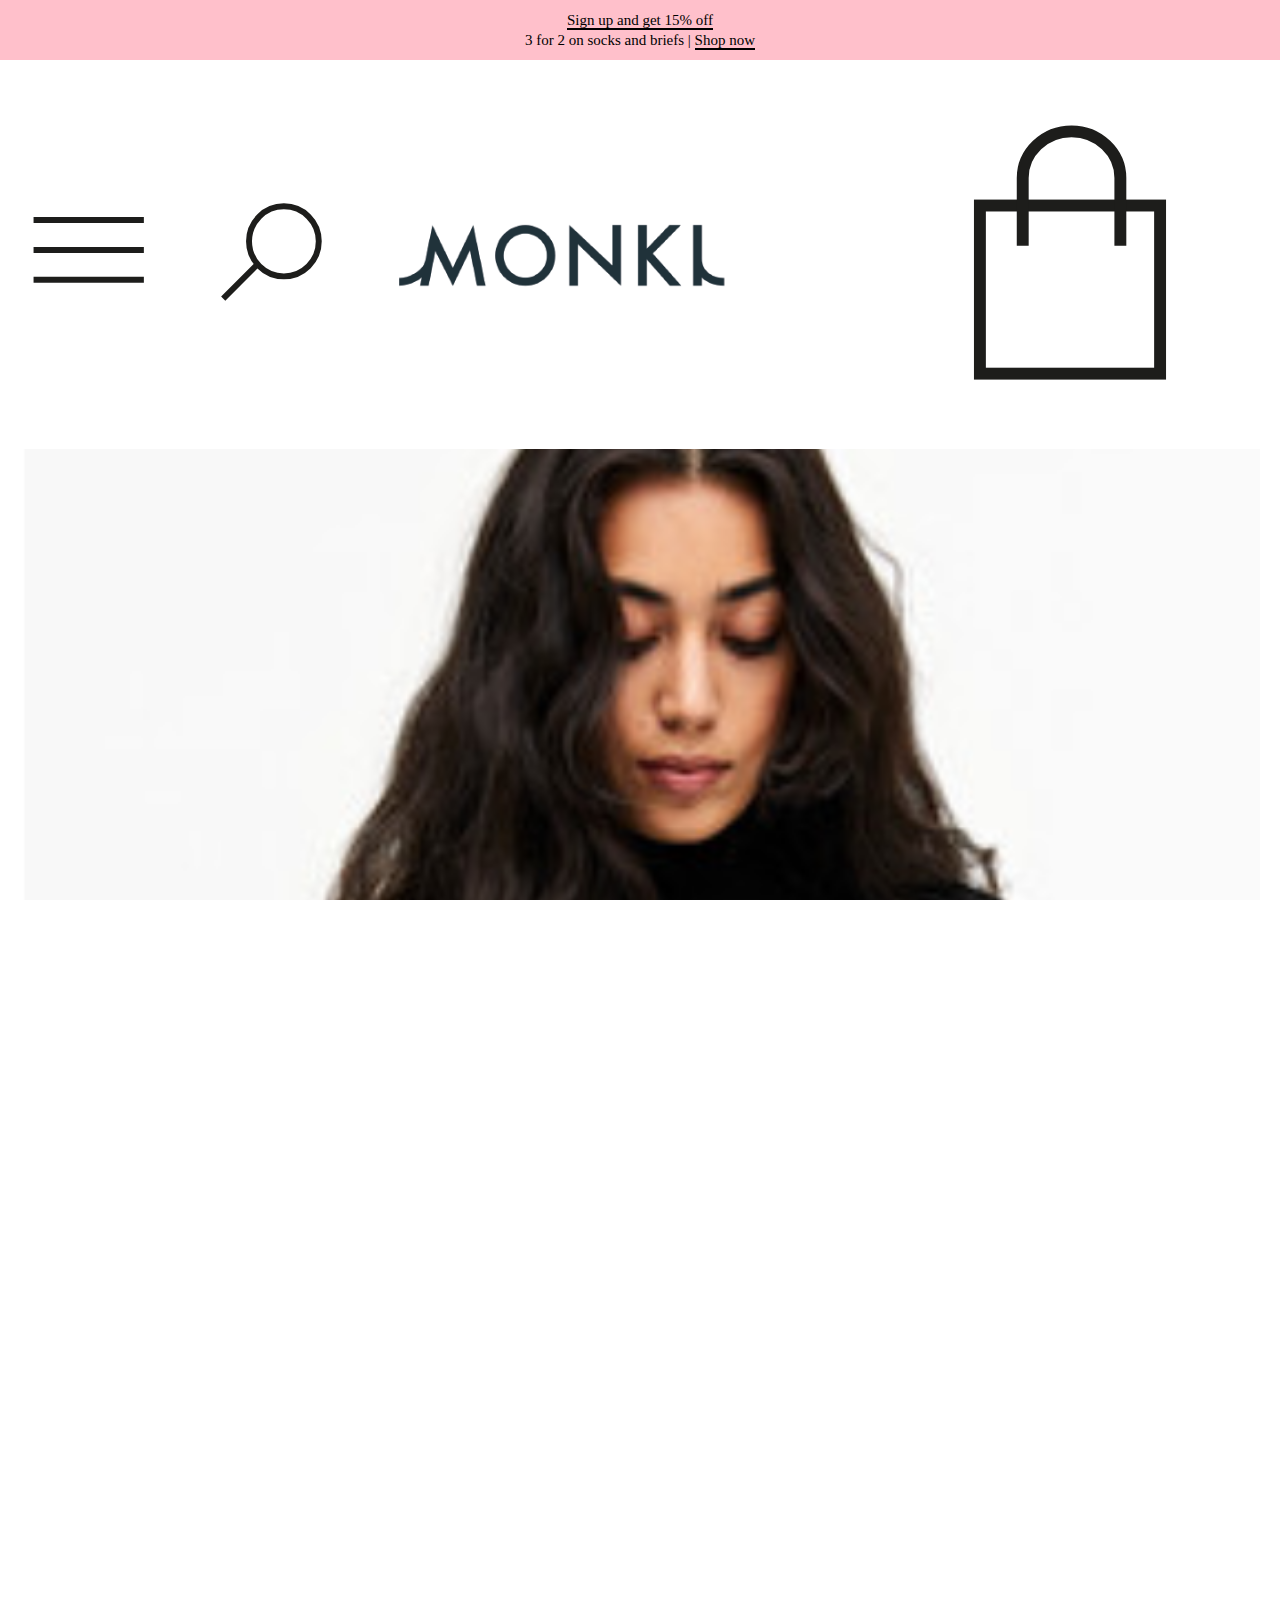
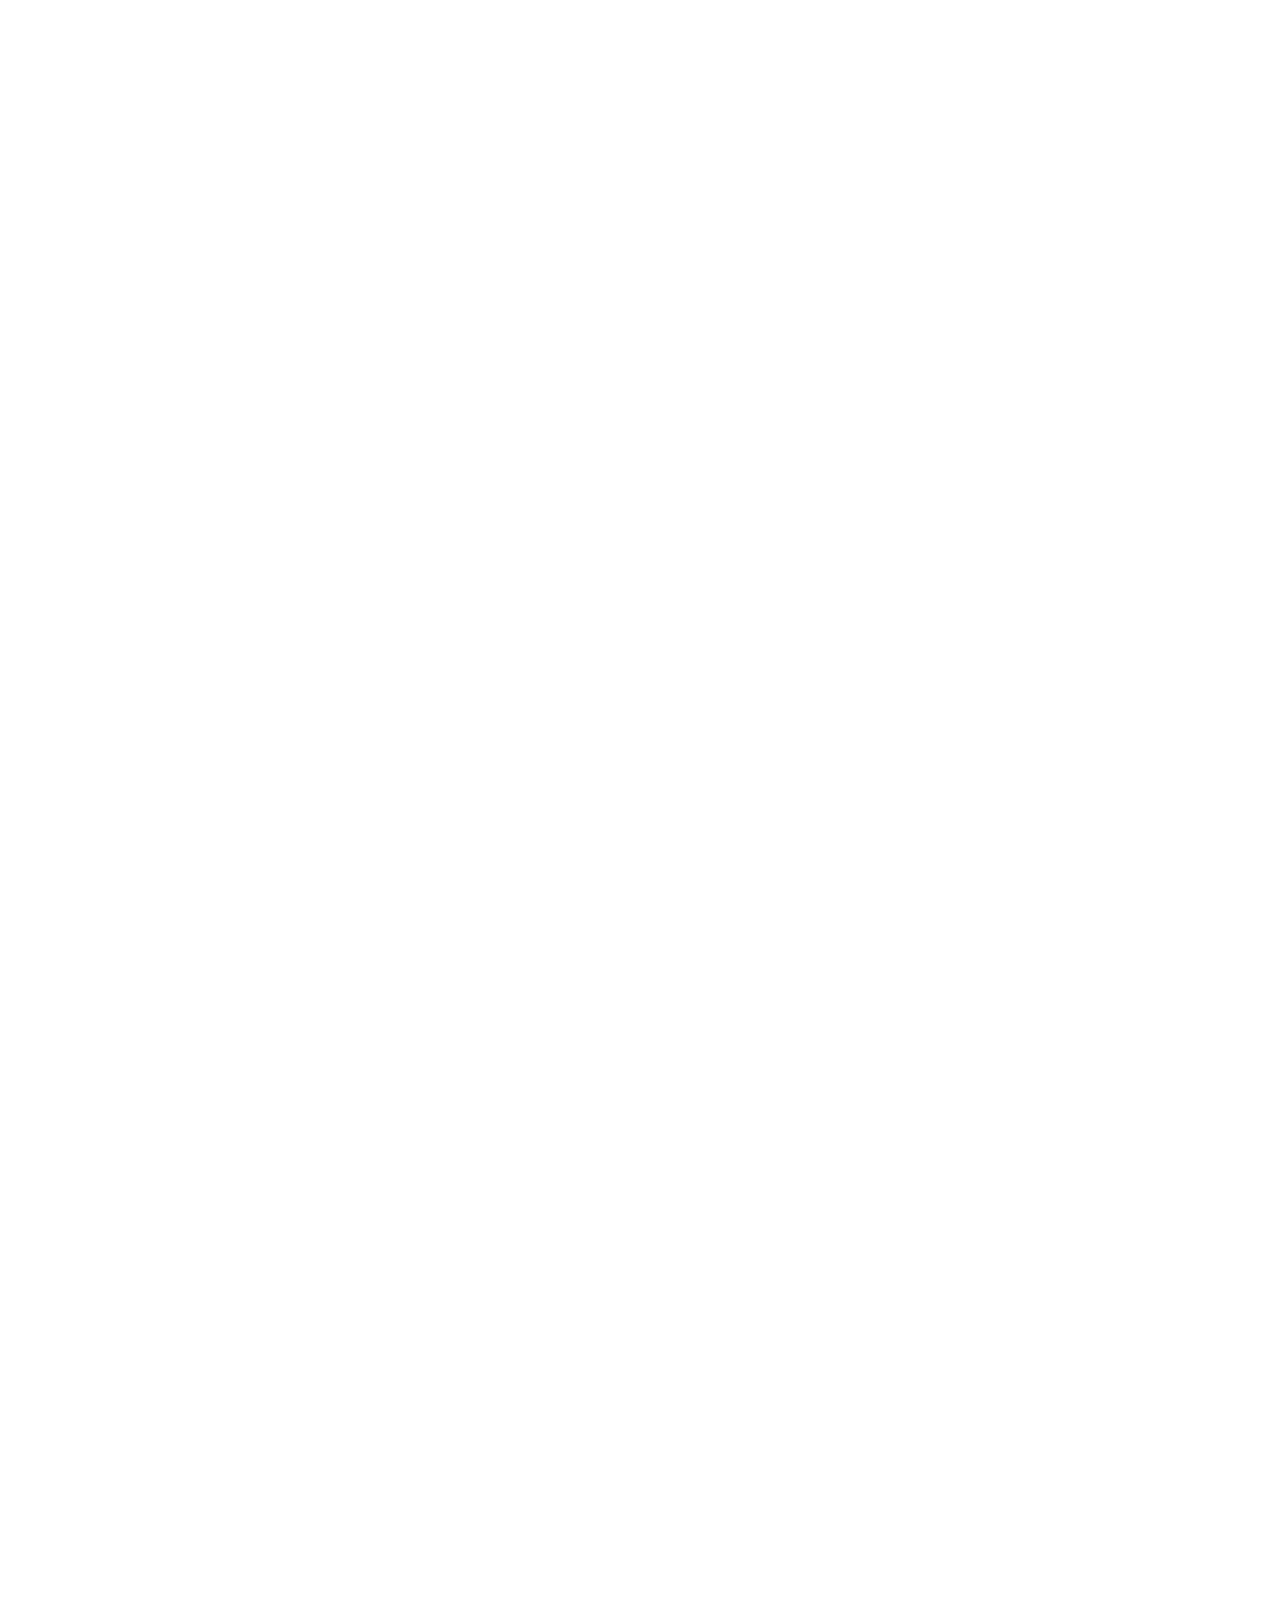
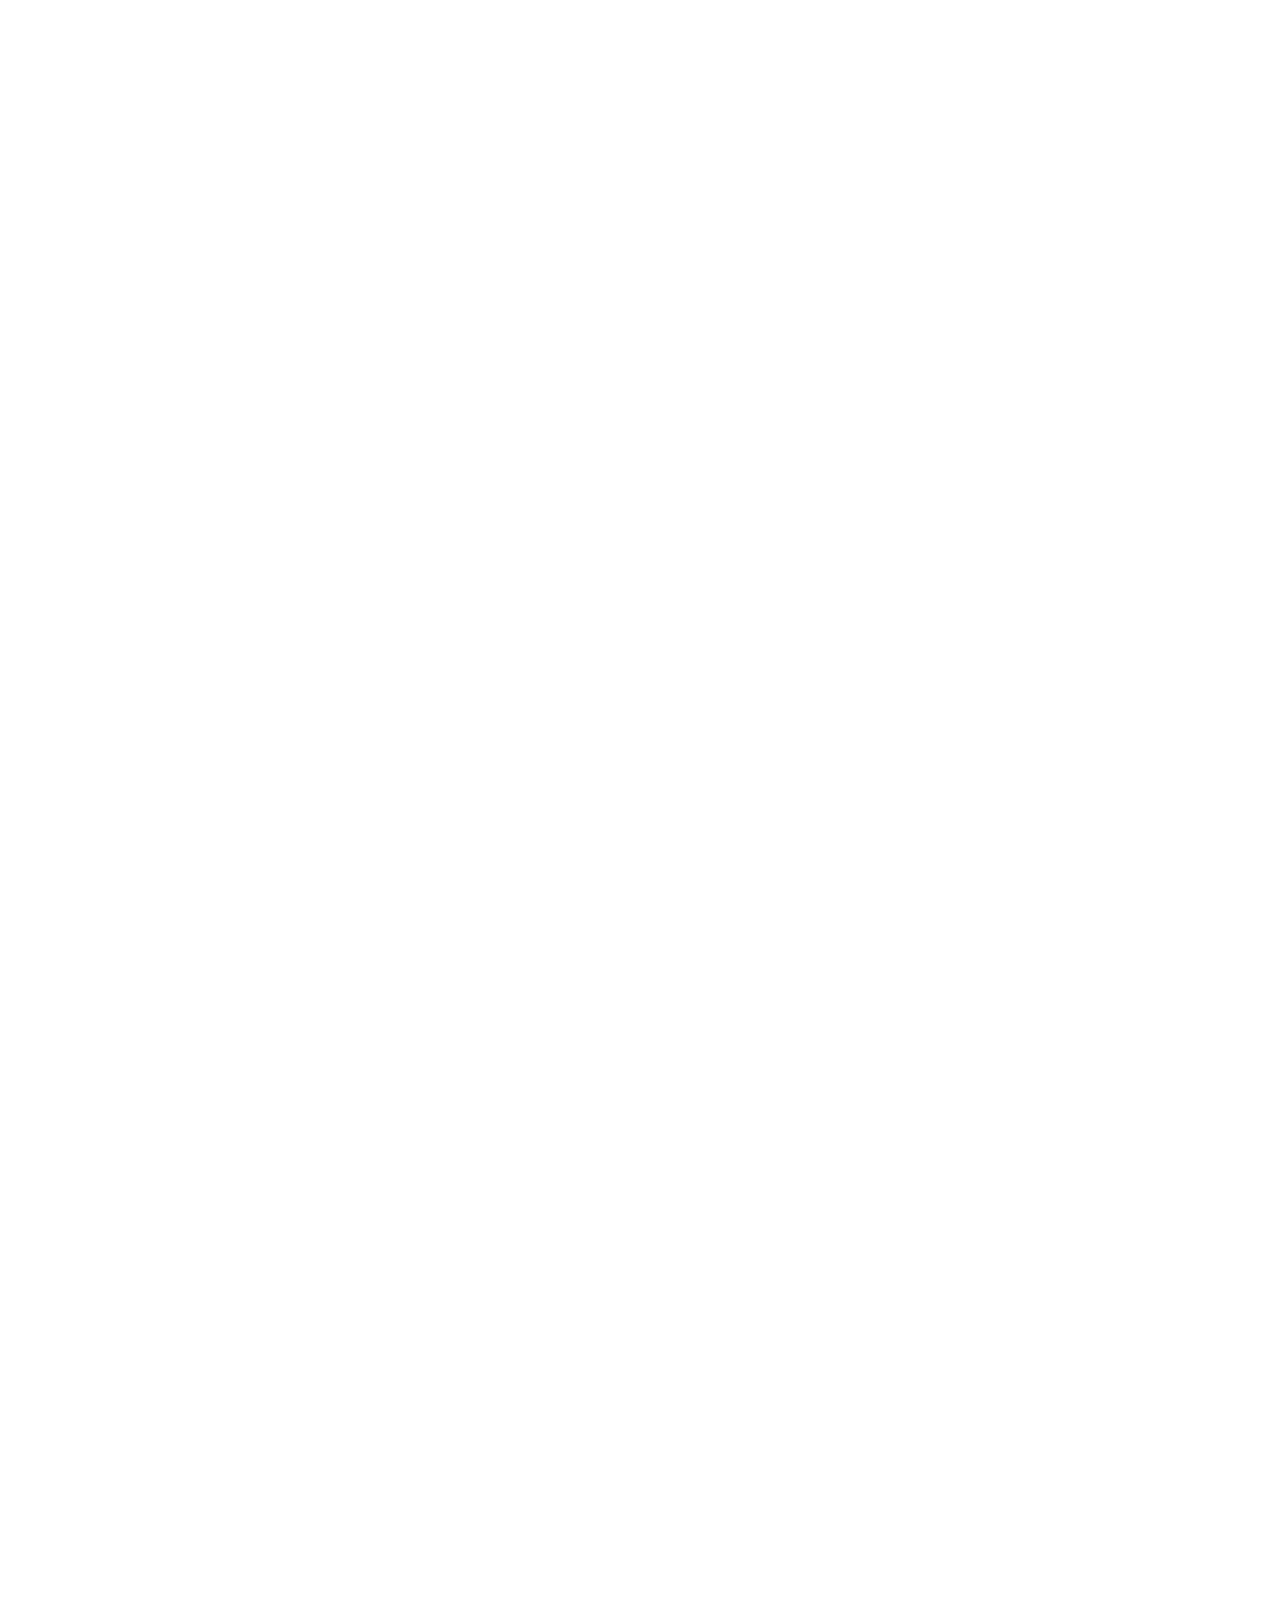
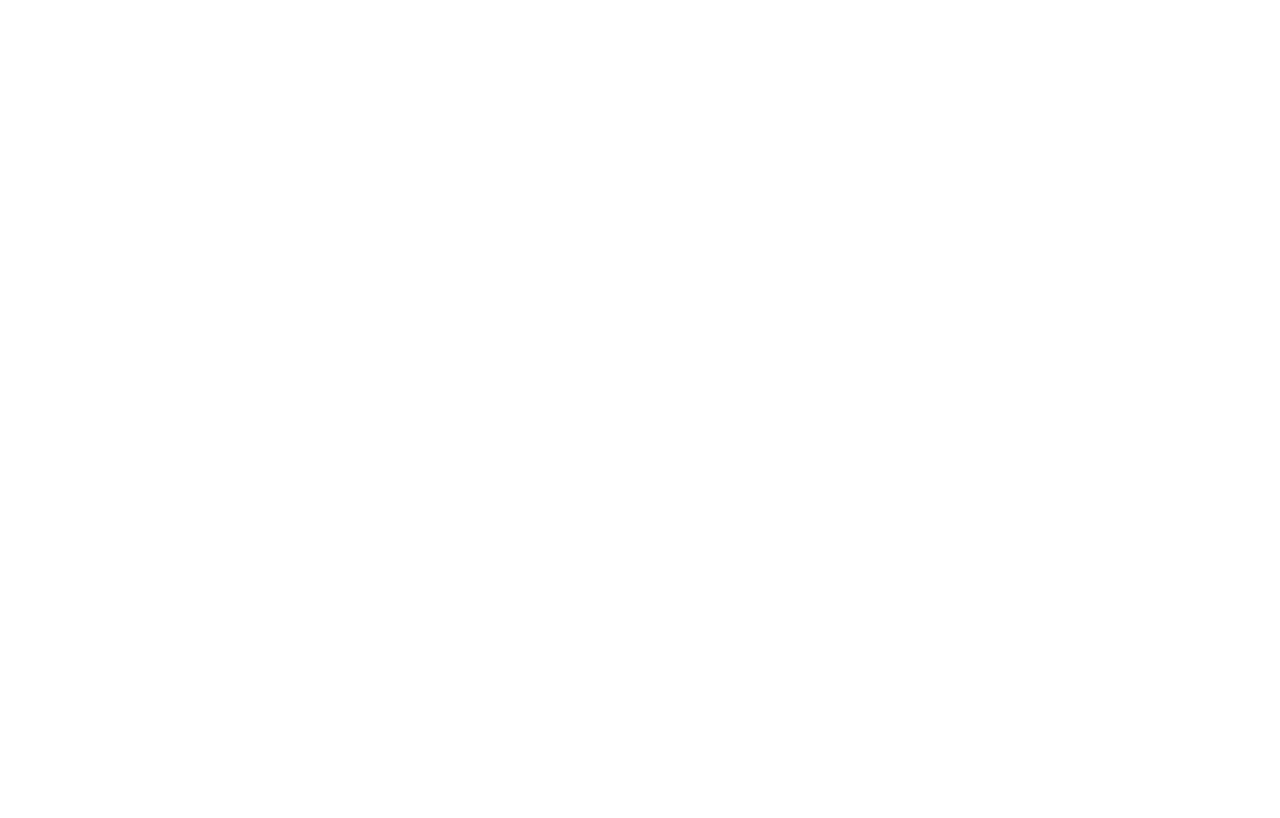
==== commit 1a706ce0: "Add files via upload" ====
--- a/productpagina.html
+++ b/productpagina.html
@@ -20,8 +20,8 @@
 		<h2> x </h2>
 	</div>
 
+	<!--Tekstdeel van de header-->
 	<header> 
-		<!--Tekstdeel van de header-->
 		<p>
 			<a href="https://www.monki.com/en_eur/newslettersubscribe.html"> Sign up and get 15% off </a>
 		</p>
@@ -30,7 +30,7 @@
 		</p>
 	</header>
 		
-	<!--navigatie-->
+	<!--hoofd navigatie-->
 	<nav>
        	<ul>
 	        <li>
@@ -81,6 +81,7 @@
 	    </section>
 
 	    <!--section 2-->
+	    <!--Description stukje-->
 	    <section>
 	   		<ul>
 			    <li> <button> Description </button> </li>
@@ -104,13 +105,30 @@
 	    </section>
 
 		<!--section 3-->
+		<!--recommendations/community-->
 	    <section>
 	    	<h2> Style this with </h2>
-	    	<img src="images/stylewithpants.jpg" alt="">
-	    	<p> Yoko corduroy trousers €35 </p>
+		    	<img src="images/stylewithpants.jpg" alt="">
+		    	<p> Yoko corduroy trousers €35 </p>
 
 	    	<h2> Others also bought </h2>
-	    	<img src="images/stylewithpants.jpg" alt="">
+		    	<ul>
+					<li>
+						<img src="images/stylewithpants.jpg" alt="">
+					</li>
+					<li>
+						<img src="images/stylewithpants.jpg" alt="">
+					</li>
+					<li>
+						<img src="images/stylewithpants.jpg" alt="">
+					</li>
+					<li>
+						<img src="images/stylewithpants.jpg" alt="">
+					</li>
+					<li>
+						<img src="images/stylewithpants.jpg" alt="">
+					</li>
+				</ul>
 
 	    	<h2> Community style suggestions </h2>
 	    </section>
--- a/styles/style.css
+++ b/styles/style.css
@@ -70,7 +70,6 @@
 
 nav img{
 	width: 90%;
-	padding-left: left;
 }
 
 nav ul{   
@@ -90,7 +89,7 @@
 /* eerste deel main */
 /* bron afbeeldingen: https://www.monki.com/en_eur/index.html */
 
-#homepagina main ul:first-of-type li:first-of-type div{
+#homepagina main section:first-of-type ul li:first-of-type div{
 	width: 100%;
 	height: 360px;
 	background-image: url(../images/monkifoto_1.jpg);
@@ -100,7 +99,7 @@
 
 }
 
-#homepagina main ul:first-of-type li:last-of-type div{
+#homepagina main section:first-of-type ul li:last-of-type div{
 	width: 100%;
 	height: 360px;
 	background-image: url(../images/monkifoto_2.jpg);
@@ -111,12 +110,12 @@
 	margin-bottom: -50px;
 }
 
-#homepagina main ul:first-of-type li:first-of-type, #homepagina main ul:first-of-type li:last-of-type{
-	position: relative;
-}
-
-
-#homepagina main ul:first-of-type li:first-of-type h2 {
+#homepagina main section:first-of-type ul li:first-of-type, #homepagina main section:first-of-type ul li:last-of-type{
+	position: relative;
+}
+
+
+#homepagina main section:first-of-type ul li:first-of-type h2 {
 	position: absolute;
 	bottom: 5em;
 	color: white;
@@ -126,7 +125,7 @@
 	text-align: center;
 }
 
-#homepagina main ul:first-of-type li:last-of-type h2{
+#homepagina main section:first-of-type ul li:last-of-type h2{
 	position: absolute;
 	bottom: 3.5em;
 	color: white;
@@ -136,7 +135,7 @@
 	text-align: center;
 }
 
-#homepagina main ul:first-of-type li:first-of-type button{
+#homepagina main section:first-of-type ul li:first-of-type button{
 	font-family: "Helvetica Neue";
 	background-color: white;
 	border: none;
@@ -150,7 +149,7 @@
 	bottom: 5em;
 }
 
-#homepagina main ul:first-of-type li:last-of-type .shopbutton{
+#homepagina main section:first-of-type ul li:last-of-type .shopbutton{
 	font-family: "Helvetica Neue";
 	background-color: white;
 	border: none;
@@ -176,48 +175,48 @@
   }
 }
 
-#homepagina main ul:first-of-type button:hover{
+#homepagina main section:first-of-type ul button:hover{
 	animation-name: buttonBeweging;
 	animation-duration: 2s;
 	animation-iteration-count: infinite;
 }
 
-#homepagina main ul:first-of-type a{
+#homepagina main section:first-of-type ul a{
 	text-decoration: none;
 }
 
+
+
 /* tweede deel main */
-#homepagina main ul:nth-of-type(2) {
+#homepagina main section:nth-of-type(2) ul {
     overflow: auto;
     white-space:nowrap;
     padding: 10px;
 }
 
-#homepagina main ul:nth-of-type(2) li{
+#homepagina main section:nth-of-type(2) ul li{
 	display: inline-block;
 	width: 45%;
 	margin: 25px 5px 0 0;
 }
 
-#homepagina main ul:nth-of-type(2) img{
-	width: 100%;
-}
-
-#homepagina main ul:nth-of-type(2) h3{
+#homepagina main section:nth-of-type(2) ul img{
+	width: 100%;
+}
+
+#homepagina main section:nth-of-type(2) ul h3{
 	font-size: 13px;
 	font-family: "Helvetica Neue";
 	font-weight: 400;
 	text-align: center;
 	padding-top: 10px;
 }
-
-
 
 
 /* derde deel main */
 /* bron afbeeldingen: https://www.monki.com/en_eur/index.html */
 
-#homepagina main ul:nth-of-type(3) li:first-of-type div{
+#homepagina main section:nth-of-type(3) ul li:first-of-type div{
 	width: 100%;
 	height: 360px;
 	background-image: url(../images/monkifoto_3.jpg);
@@ -227,7 +226,7 @@
 
 }
 
-#homepagina main ul:nth-of-type(3) li:last-of-type div{
+#homepagina main section:nth-of-type(3) ul li:last-of-type div{
 	width: 100%;
 	height: 360px;
 	background-image: url(../images/monkifoto_4.jpg);
@@ -238,12 +237,12 @@
 	margin-bottom: -50px;
 }
 
-#homepagina main ul:nth-of-type(3) li:first-of-type, #homepagina main ul:nth-of-type(3) li:last-of-type{
-	position: relative;
-}
-
-
-#homepagina main ul:nth-of-type(3) li:first-of-type h2 {
+#homepagina main section:nth-of-type(3) ul li:first-of-type, #homepagina main section:nth-of-type(3) ul li:last-of-type{
+	position: relative;
+}
+
+
+#homepagina main section:nth-of-type(3) ul li:first-of-type h2 {
 	position: absolute;
 	bottom: 5em;
 	color: white;
@@ -254,7 +253,7 @@
 	text-align: center;
 }
 
-#homepagina main ul:nth-of-type(3) li:last-of-type h2{
+#homepagina main section:nth-of-type(3) ul li:last-of-type h2{
 	position: absolute;
 	bottom: 3.5em;
 	color: white;
@@ -264,7 +263,7 @@
 	text-align: center;
 }
 
-#homepagina main ul:nth-of-type(3) li:first-of-type button{
+#homepagina main section:nth-of-type(3) ul li:first-of-type button{
 	font-family: "Helvetica Neue";
 	background-color: white;
 	border: none;
@@ -278,7 +277,7 @@
 	bottom: 5em;
 }
 
-#homepagina main ul:nth-of-type(3) li:last-of-type .shopbutton{
+#homepagina main section:nth-of-type(3) ul li:last-of-type .shopbutton{
 	font-family: "Helvetica Neue";
 	background-color: white;
 	border: none;
@@ -292,12 +291,12 @@
 	bottom: 2em;
 }
 
-#homepagina main ul:nth-of-type(3) a{
+#homepagina main section:nth-of-type(3) ul a{
 	text-decoration: none;
 }
 
 /* vierde deel main */
-#homepagina main ul:nth-of-type(4){
+#homepagina main section:nth-of-type(4) ul{
 	background-image: url(../images/planetpower.jpg);
 	height: 340px;
 	margin-top: 20px;
@@ -306,11 +305,11 @@
 	position: relative;
 }
 
-#homepagina main ul:nth-of-type(4) li{
-	position: relative;
-}
-
-#homepagina main ul:nth-of-type(4) li p{
+#homepagina main section:nth-of-type(4) ul li{
+	position: relative;
+}
+
+#homepagina main section:nth-of-type(4) ul li p{
 	position: absolute;
   	top: 1em;
   	padding: 0px 70px;
@@ -323,7 +322,7 @@
 	letter-spacing: 1px;
 }
 
-#homepagina main ul:nth-of-type(4) li a button{
+#homepagina main section:nth-of-type(4) ul li a button{
   	font-family: "Helvetica Neue";
 	background-color: white;
 	border: none;
@@ -337,12 +336,12 @@
 	top: 16.5em;
 }
 
-#homepagina main ul:nth-of-type(4) li a{
+#homepagina main section:nth-of-type(4) ul li a{
 	text-decoration: none;
 }
 
 /* laatste deel main */
-#homepagina main section h2{
+#homepagina main section:last-of-type h2{
 	font-size: 34px;
 	font-family: "Helvetica Neue";
 	font-weight: bold;
@@ -350,18 +349,18 @@
 	margin-top: 30px;
 }
 
-#homepagina main section p{
+#homepagina main section:last-of-type p{
 	font-size: 20px;
 	font-family: "Helvetica Neue";
 	text-align: center;
 	padding: 20px 16px;
 }
 
-#homepagina main section a{
+#homepagina main section:last-of-type a{
 	text-decoration: none;
 }
 
-#homepagina main section button{
+#homepagina main section:last-of-type button{
   	font-family: "Helvetica Neue";
 	background-color: black;
 	color: white;
@@ -374,7 +373,7 @@
 	margin: 0px auto;
 }
 
-#homepagina main section .gridwrapper{
+#homepagina main section:last-of-type .gridwrapper{
 	width: 90%;
 	margin: 0 auto;
 	display: grid;
@@ -598,15 +597,79 @@
 	line-height: 1.5em;
 }
 
+#productpagina .mainproductpagina section:last-of-type ul{
+	overflow: auto;
+    white-space:nowrap;
+    padding: 10px;
+}
+
+#productpagina .mainproductpagina section:last-of-type ul li{
+	display: inline-block;
+	width: 45%;
+	margin-right: 5px;
+}
+
+#productpagina .mainproductpagina section:last-of-type ul img{
+	width: 100%;
+}
+
+
 #productpagina .mainproductpagina section:last-of-type h2:nth-of-type(3){
 	border: none;
 	font-size: 1.3em;
 }
 
 
-
-
-
-
-
-
+/* responsive */
+
+@media (min-width: 375px) and (max-width: 667px){
+
+	#homepagina main section:first-of-type ul li:first-of-type div, #homepagina main section:first-of-type ul li:last-of-type div, #homepagina main section:nth-of-type(3) ul li:first-of-type div, #homepagina main section:nth-of-type(3) ul li:last-of-type div{
+		height: 420px;
+	}
+
+	#homepagina main section:nth-of-type(4) ul{
+		height: 400px;
+	}
+
+	#homepagina main section:nth-of-type(4) ul li p{
+		font-size: 1.5em;
+		padding: 20px 50px 0px 50px;
+	}
+
+	#homepagina main section:last-of-type .gridwrapper{
+		grid-gap: 40px 10px;
+	}
+}
+
+@media (min-width: 414px) and (max-width: 736px){
+
+	#homepagina main section:first-of-type ul li:first-of-type div, #homepagina main section:first-of-type ul li:last-of-type div, #homepagina main section:nth-of-type(3) ul li:first-of-type div, #homepagina main section:nth-of-type(3) ul li:last-of-type div{
+		height: 450px;
+	}
+
+	#homepagina main section:nth-of-type(4) ul{
+		height: 440px;
+	}
+
+	#homepagina main section:nth-of-type(4) ul li a button{
+	font-size: 16px;
+	width: 240px;
+	height: 50px;
+	top: 20em;
+	}
+
+	#homepagina main section:last-of-type .gridwrapper{
+		grid-gap: 60px 10px;
+		padding-bottom: 70px;
+	}
+
+}
+
+
+
+
+
+
+
+
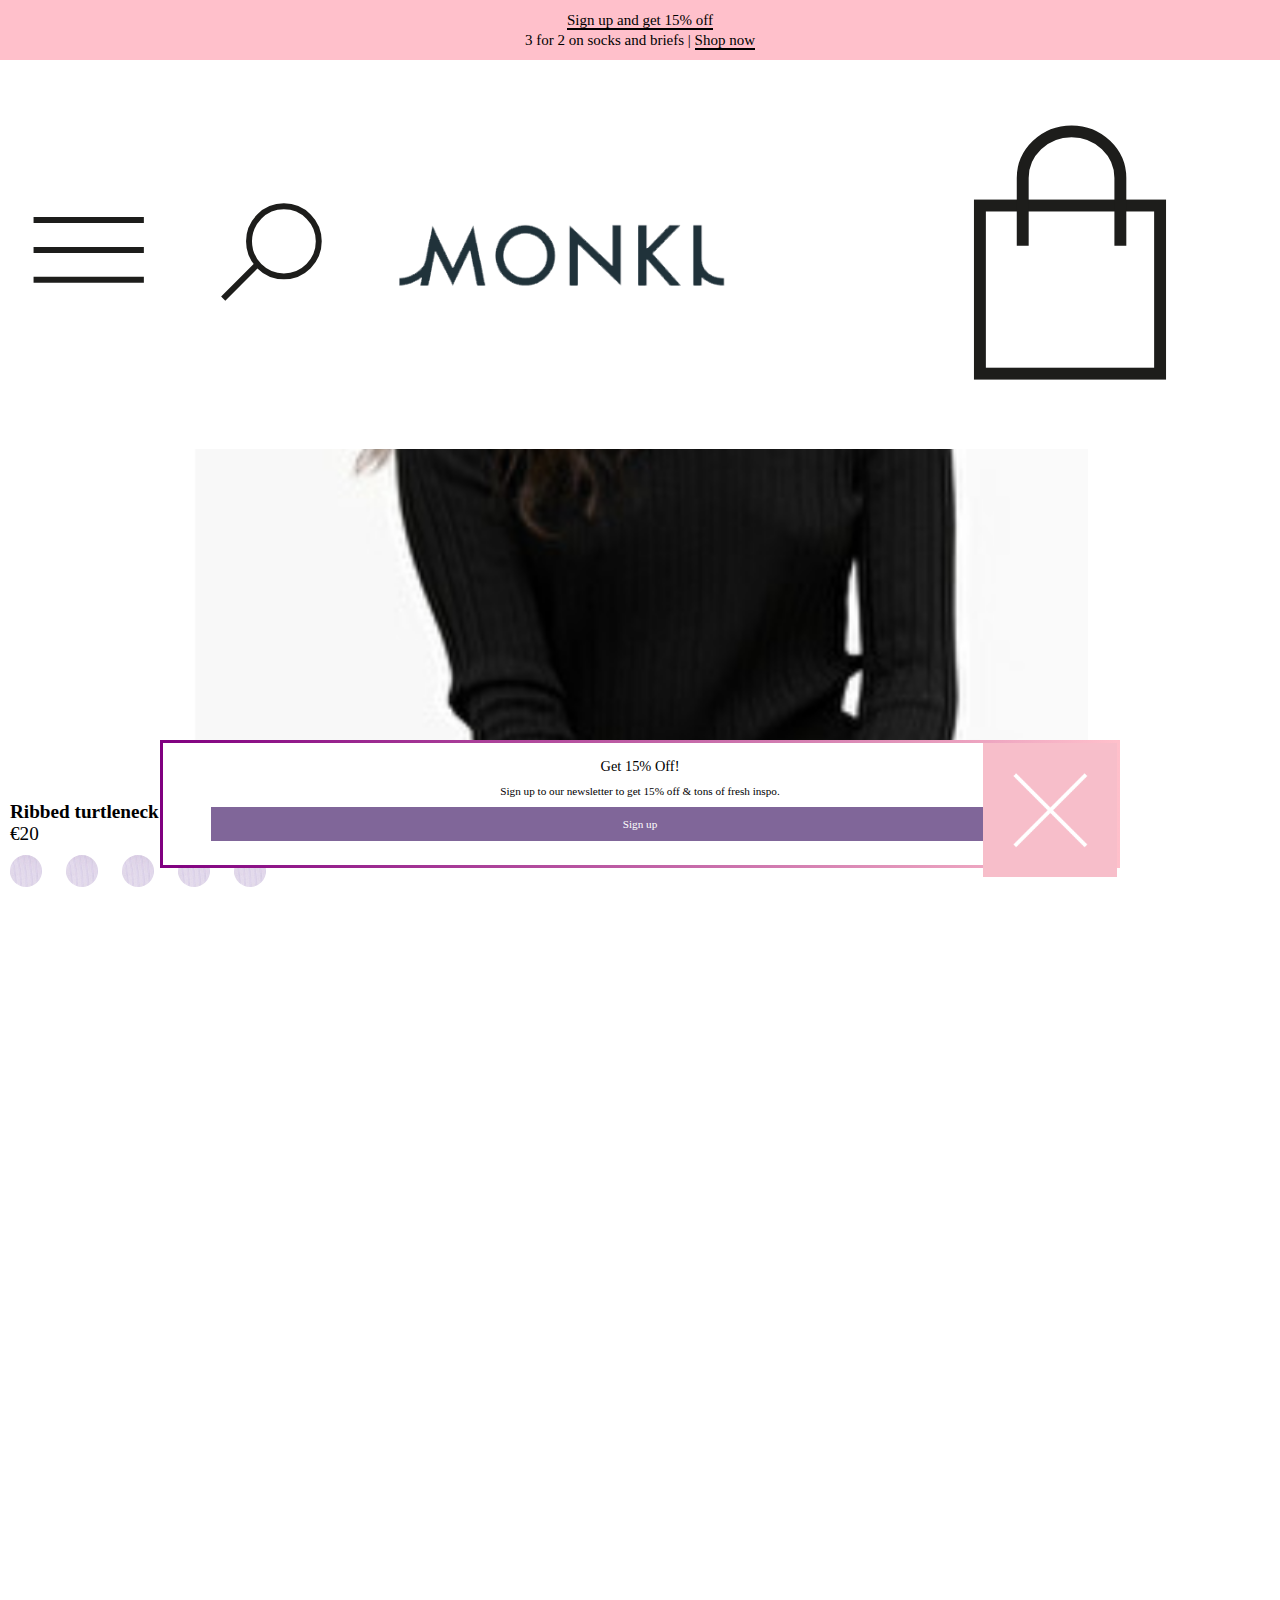
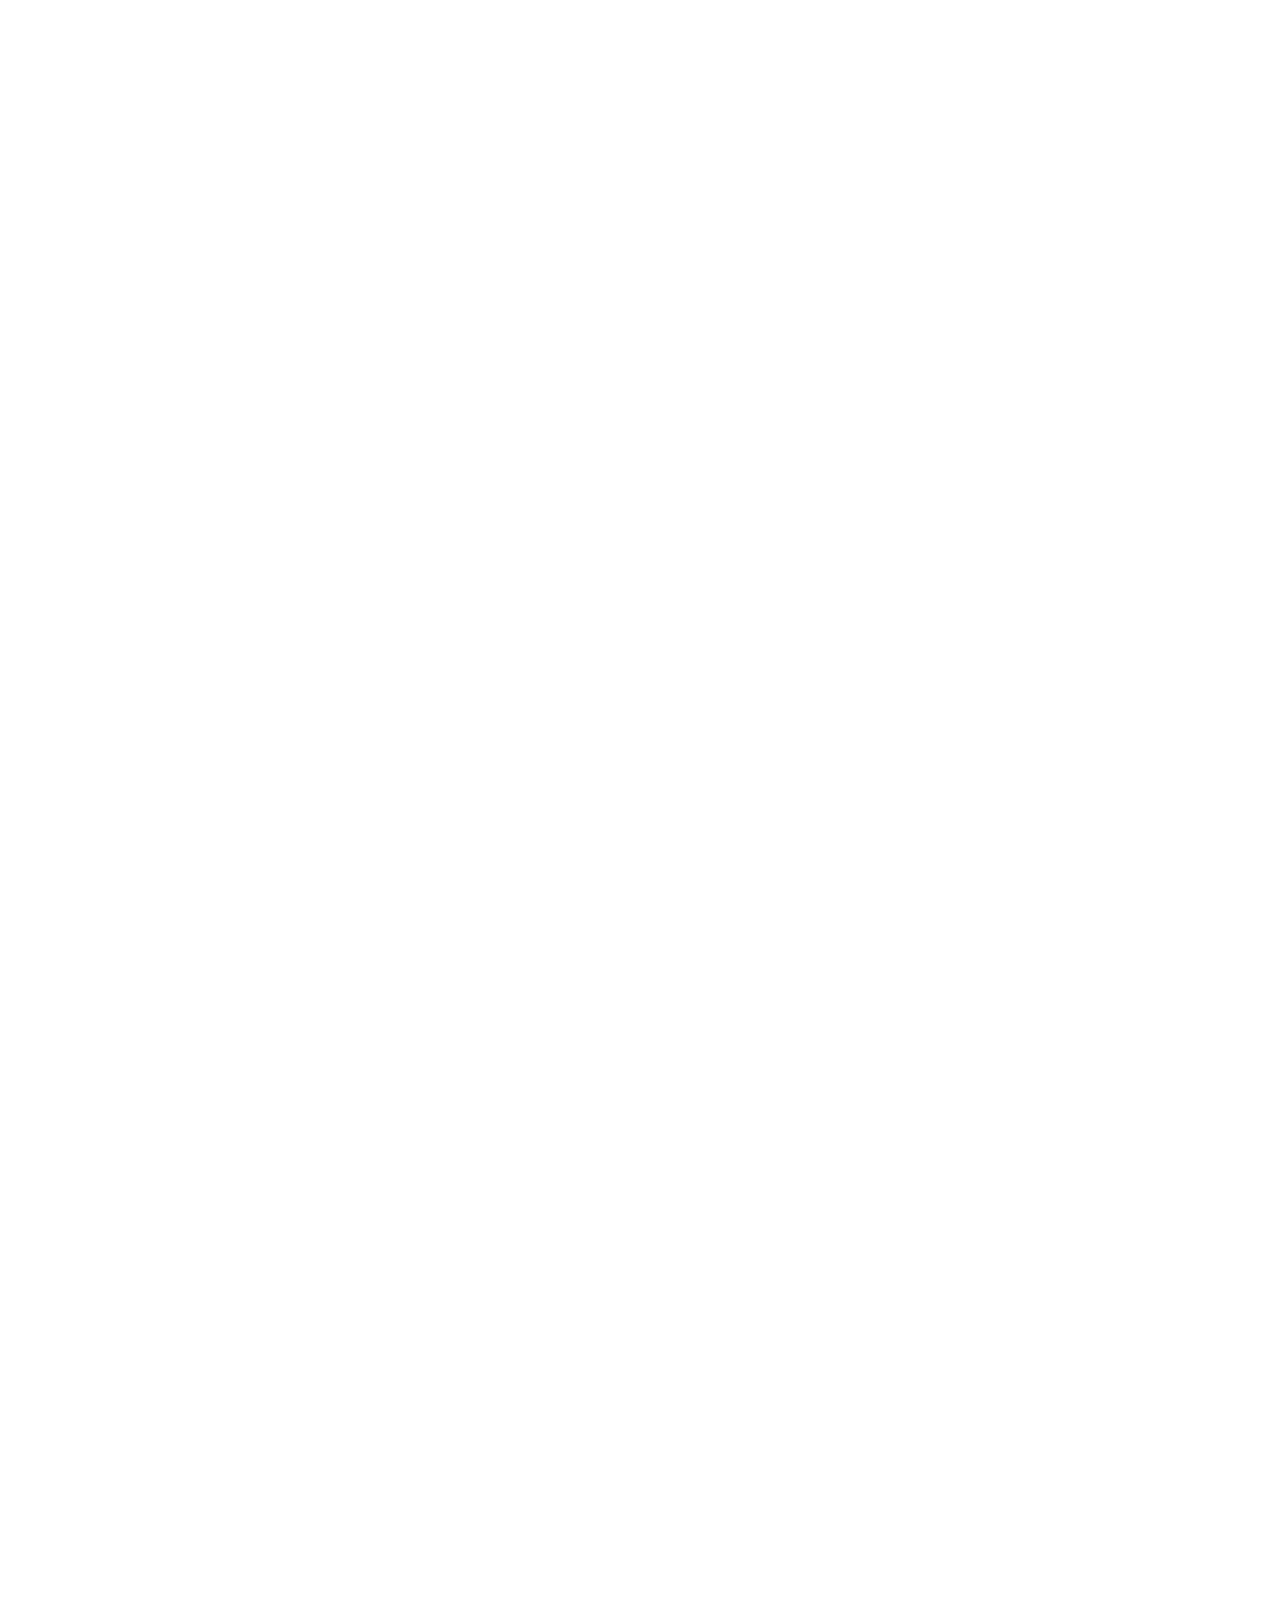
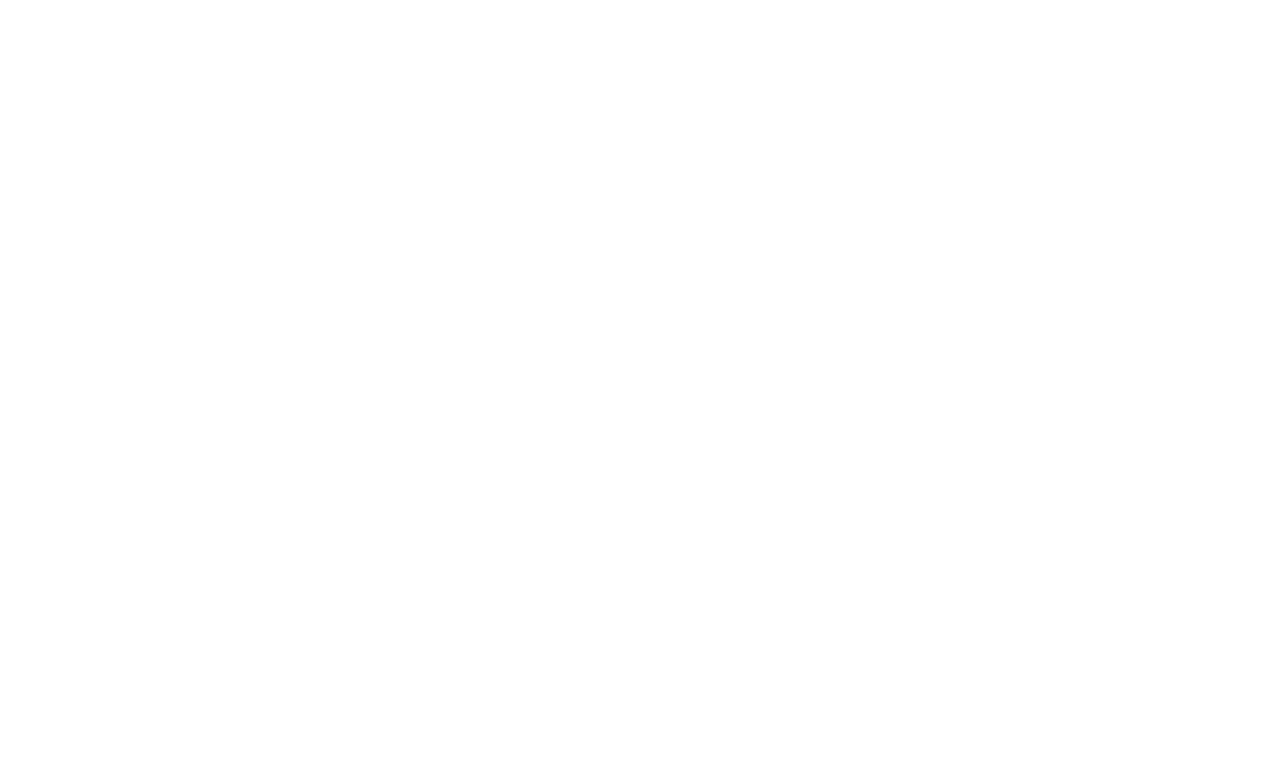
==== commit 0a0c704a: "Add files via upload" ====
--- a/productpagina.html
+++ b/productpagina.html
@@ -17,7 +17,27 @@
 	
 	<!--hamburger menu (javascript deel)-->
 	<div id="menu">
-		<h2> x </h2>
+		<ul>
+			<li> New in </li>
+			<li> Clothing </li>
+			<li> Accessories </li>
+			<li> Editorial </li>
+		</ul>
+	</div>
+
+	<!--pop up (javascript)-->
+	<div id="popup">
+		<img id="popupkruis" src="images/popupkruis.jpg" alt="kruis icon">
+		<h4> Get 15% Off! </h4>
+		<p>
+			Sign up to our newsletter to get 15% off
+			& tons of fresh inspo. 
+		</p>
+		<button>Sign up</button> 
+	</div>
+
+	<div id="openpopup">
+		<h3> Open popup </h3>
 	</div>
 
 	<!--Tekstdeel van de header-->
@@ -47,10 +67,13 @@
 
     <main class="mainproductpagina">
 
-    	<!--section 1-->
-    	<!--productfoto en info-->
-    	<section>
-	    	<img class="productpagina" src="images/productmodel.jpg" alt="model met ribbed turtleneck">
+    	<!--productfoto-->
+    	<div class="productfoto"> </div>
+
+    	
+	    <!--section 1-->
+	    <!--informatie product-->	
+	    <section>
 	    	<h2> Ribbed turtleneck </h2>
 	    	<h2> €20 </h2>
 
@@ -85,8 +108,8 @@
 	    <section>
 	   		<ul>
 			    <li> <button> Description </button> </li>
-			    <li> <button> Delivery </button>	</li>
-			    <li> <button> Details & care </button> </li>
+			    <li> <button class="toondelivery"> Delivery </button>	</li>
+			    <li> <button class="toondetails"> Details & care </button> </li>
 			</ul>
 
 	    	<p>
@@ -129,15 +152,12 @@
 						<img src="images/stylewithpants.jpg" alt="">
 					</li>
 				</ul>
-
-	    	<h2> Community style suggestions </h2>
 	    </section>
 
     </main>
 
     <footer> 
 		<img src="images/footericoon.png" alt="Icoon van peace teken">
-		<!--bron afbeelding: https://www.monki.com/en_eur/index.html-->
 		<h2> Get 10% off and srsly good news! </h2>
 		<p>
 			Want great offers and tons of inspiration? 
--- a/styles/style.css
+++ b/styles/style.css
@@ -8,13 +8,14 @@
 html, body {
   height: 100%;
   margin: 0;
-  overflow: scroll
-}
-
-@font-face {
-    font-family: "AvenirLTStd-Medium";
-    src: url("../fonts/AvenirLTStd-Medium.otf");
-}
+  overflow: scroll;
+}
+
+a:focus, button:focus{
+	outline-width: 0;
+	border: 5px dotted purple;
+}
+
 
 /* hamburger menu (javascript deel) */
 #menu{
@@ -22,7 +23,7 @@
 	width: 100%;
 	height: 100%;
 	position: absolute;
-	z-index: 100;
+	z-index: 1;
 	position: fixed;
 	visibility: hidden;
 }
@@ -31,18 +32,143 @@
 	color: white;
 	font-family: "Helvetica Neue";
 	font-size: 3em;
-	float: right;
-	margin-right: 20px;
 }
 
 #menu.toonmenu{
 	visibility: visible;
+}
+
+#menu ul{
+	margin-top: 80px;
+}
+
+#menu li{
+	font-size: 1.8em;
+	font-family: "Helvetica Neue";
+	font-weight: bold;
+	text-align: center;
+	color: white;
+	padding-bottom: 20px;
+	list-style-type: none;
+}
+
+#menu li:first-of-type{
+	animation-name: invliegenMenu;
+	animation-duration: 2s;
+}
+
+#menu li:nth-of-type(2){
+	animation-name: invliegenMenu;
+	animation-duration: 2.5s;
+}
+
+#menu li:nth-of-type(3){
+	animation-name: invliegenMenu;
+	animation-duration: 3s;
+}
+
+#menu li:last-of-type{
+	animation-name: invliegenMenu;
+	animation-duration: 3.5s;
+}
+
+@keyframes invliegenMenu {
+ 0%   { 
+ transform: translateX(-200%); 		
+ }
+ 100% { 
+ transform: translateX(0%); 
+ }
+}
+
+/* popup (javascript) */
+#popup{
+	visibility: visible;
+	width: 75%;
+	height: 8em;
+	background-color: white;
+	border: 3px solid transparent;
+    border-image: linear-gradient(to right, purple, pink);
+    border-image-slice: 1;
+	z-index: 200;
+	position: absolute; 
+  	left: 0; 
+  	right: 0; 
+  	margin-left: auto; 
+  	margin-right: auto;
+  	bottom: 2em;
+}
+
+#popup img{
+	width: 14%;
+	position: absolute;
+	right: 0;
+}
+
+#popup h4{
+	font-family: "Helvetica Neue";
+	text-align: center;
+	font-size: 0.9em;
+	font-weight: 500;
+	padding-top: 15px;
+}
+
+#popup p{
+	font-family: "Helvetica Neue";
+	text-align: center;
+	font-size: 0.7em;
+	font-weight: 500;
+	padding: 10px 20px 10px 20px;
+}
+
+#popup button{
+	font-family: "Helvetica Neue";
+	background-color: #806699;
+	border: none;
+	font-size: 0.7em;
+	color: white;
+	width: 90%;
+	height: 3em;
+	display: block;
+	margin: 0px auto;
+}
+
+#popup.wegpopup{
+	visibility: hidden;
+}
+
+#openpopup{
+	visibility: hidden;
+	width: 75%;
+	background-color: #806699;
+	z-index: 200;
+	position: absolute; 
+  	left: 0; 
+  	right: 0; 
+  	margin-left: auto; 
+  	margin-right: auto;
+  	bottom: 0;
+}
+
+#openpopup.toonpopupbutton{
+	visibility: visible;
+}
+
+#openpopup h3{
+	font-family: "Helvetica Neue";
+	color: white;
+	text-align: center;
+	padding: 10px 0px;
+	font-size: 0.8em;
 }
 
 /* Tekstdeel van de header */
 header{
 	background-color: #ffc0cb;
 	padding: 10px 50px;
+	transform: translateY(0%);
+	animation-name: invliegenHeader;
+	animation-duration: 2s;
 }
 
 header p{
@@ -59,6 +185,15 @@
 	border-bottom: 2px solid black;
 }
 
+@keyframes invliegenHeader{
+	0%{	
+		transform: translateY(-100%);
+	}
+	100%{
+		transform: translateY(0%);
+	}
+}
+
 /* navigatie */
 nav{
 	width: 100%;
@@ -82,16 +217,21 @@
   flex-grow: 1;
 }
 
+nav.toonnavigatie{
+    margin-top: -70px;
+    background-color: transparent;
+
+}
+
 .logo{
 	width: 75%;
 }
 
 /* eerste deel main */
-/* bron afbeeldingen: https://www.monki.com/en_eur/index.html */
 
 #homepagina main section:first-of-type ul li:first-of-type div{
 	width: 100%;
-	height: 360px;
+	height: 22em;
 	background-image: url(../images/monkifoto_1.jpg);
 	background-size: 70%;
 	background-repeat: no-repeat;
@@ -101,7 +241,7 @@
 
 #homepagina main section:first-of-type ul li:last-of-type div{
 	width: 100%;
-	height: 360px;
+	height: 22em;
 	background-image: url(../images/monkifoto_2.jpg);
 	background-size: 70%;
 	background-repeat: no-repeat;
@@ -140,8 +280,8 @@
 	background-color: white;
 	border: none;
 	font-size: 16px;
-	width: 160px;
-	height: 50px;
+	width: 10em;
+	height: 3em;
 	padding: 12px 0px;
 	display: block;
 	margin: 0px auto;
@@ -154,8 +294,8 @@
 	background-color: white;
 	border: none;
 	font-size: 16px;
-	width: 160px;
-	height: 50px;
+	width: 10em;
+	height: 3em;
 	padding: 12px 0px;
 	display: block;
 	margin: 0px auto;
@@ -214,11 +354,10 @@
 
 
 /* derde deel main */
-/* bron afbeeldingen: https://www.monki.com/en_eur/index.html */
 
 #homepagina main section:nth-of-type(3) ul li:first-of-type div{
 	width: 100%;
-	height: 360px;
+	height: 22em;
 	background-image: url(../images/monkifoto_3.jpg);
 	background-size: 70%;
 	background-repeat: no-repeat;
@@ -228,7 +367,7 @@
 
 #homepagina main section:nth-of-type(3) ul li:last-of-type div{
 	width: 100%;
-	height: 360px;
+	height: 22em;
 	background-image: url(../images/monkifoto_4.jpg);
 	background-size: 70%;
 	background-repeat: no-repeat;
@@ -268,8 +407,8 @@
 	background-color: white;
 	border: none;
 	font-size: 16px;
-	width: 160px;
-	height: 50px;
+	width: 10em;
+	height: 3em;
 	padding: 12px 0px;
 	display: block;
 	margin: 0px auto;
@@ -282,8 +421,8 @@
 	background-color: white;
 	border: none;
 	font-size: 16px;
-	width: 160px;
-	height: 50px;
+	width: 10em;
+	height: 3em;
 	padding: 12px 0px;
 	display: block;
 	margin: 0px auto;
@@ -298,7 +437,7 @@
 /* vierde deel main */
 #homepagina main section:nth-of-type(4) ul{
 	background-image: url(../images/planetpower.jpg);
-	height: 340px;
+	height: 21.1em;
 	margin-top: 20px;
 	background-size: 100%;
 	background-repeat: no-repeat;
@@ -327,8 +466,8 @@
 	background-color: white;
 	border: none;
 	font-size: 16px;
-	width: 160px;
-	height: 50px;
+	width: 10em;
+	height: 3em;
 	padding: 12px 0px;
 	display: block;
 	margin: 0px auto;
@@ -366,8 +505,8 @@
 	color: white;
 	border: none;
 	font-size: 16px;
-	width: 176px;
-	height: 46px;
+	width: 11em;
+    height: 2.8em;
 	padding: 12px 0px;
 	display: block;
 	margin: 0px auto;
@@ -377,9 +516,9 @@
 	width: 90%;
 	margin: 0 auto;
 	display: grid;
-	grid-auto-rows: 135px;
+	grid-auto-rows: 8.4em;
 	grid-template-columns: 1fr 1fr;
-	grid-gap: 15px 8px;
+	grid-gap: 1em 0.5em;
 	padding-bottom: 40px ;
 }
 
@@ -426,8 +565,8 @@
 	border: 2px solid black;
 	background-color: white;
 	font-size: 16px;
-	width: 176px;
-	height: 46px;
+	width: 11em;
+    height: 2.8em;
 	padding: 12px 0px;
 	display: block;
 	margin: 0px auto;
@@ -459,10 +598,13 @@
 
 /* section 1 */
 /* productfoto en info */
-#productpagina .mainproductpagina section:first-of-type .productpagina{
-	width: 100%;
-	padding: 20px;
-	margin-top: -40px;
+#productpagina .mainproductpagina .productfoto{
+	width: 100%;
+	height: 22em;
+	background-image: url(../images/productmodel.jpg);
+	background-size: 70%;
+	background-repeat: no-repeat;
+	background-position: center;
 }
 
 #productpagina .mainproductpagina section:first-of-type h2{
@@ -482,7 +624,8 @@
 }
 
 #productpagina .mainproductpagina section:first-of-type ul:first-of-type img{
-	width: 10%;
+	width: 2em;
+	height: 2em;
 	border-radius: 50%;
 }
 
@@ -503,8 +646,8 @@
 
 #productpagina .mainproductpagina section:first-of-type .maatbutton{
 	background-color: white;
-	width: 48px;
-	height: 48px;
+	width: 3.5em;
+	height: 3.5em;
 
 }
 
@@ -522,7 +665,7 @@
 
 #productpagina .mainproductpagina section:first-of-type .addtobag {
 	width: 95%;
-	height: 50px;
+	height: 3em;
 	display: block;
 	margin: 0px auto;
 	margin-top: 10px;
@@ -547,7 +690,7 @@
 }
 
 #productpagina .mainproductpagina section:nth-of-type(2) button{
-	height: 44px;
+	height: 3.5em;
 	width: 31.5%;
 	text-align: center;
 	border: none;
@@ -564,12 +707,12 @@
 }
 
 #productpagina .mainproductpagina section:nth-of-type(2) ul:last-of-type{
-	list-style-type: circle;
 	margin: 20px 0px;
 	font-family: "Helvetica Neue";
 	font-size: 0.8em;
 	margin-left: 10px;
 }
+
 
 /* section 3 */
 
@@ -625,11 +768,11 @@
 @media (min-width: 375px) and (max-width: 667px){
 
 	#homepagina main section:first-of-type ul li:first-of-type div, #homepagina main section:first-of-type ul li:last-of-type div, #homepagina main section:nth-of-type(3) ul li:first-of-type div, #homepagina main section:nth-of-type(3) ul li:last-of-type div{
-		height: 420px;
+		height: 26.2em;
 	}
 
 	#homepagina main section:nth-of-type(4) ul{
-		height: 400px;
+		height: 25em;
 	}
 
 	#homepagina main section:nth-of-type(4) ul li p{
@@ -638,38 +781,46 @@
 	}
 
 	#homepagina main section:last-of-type .gridwrapper{
-		grid-gap: 40px 10px;
+		grid-gap: 2.5em 0.6em;
 	}
 }
 
 @media (min-width: 414px) and (max-width: 736px){
 
 	#homepagina main section:first-of-type ul li:first-of-type div, #homepagina main section:first-of-type ul li:last-of-type div, #homepagina main section:nth-of-type(3) ul li:first-of-type div, #homepagina main section:nth-of-type(3) ul li:last-of-type div{
-		height: 450px;
+		height: 28.1em;
 	}
 
 	#homepagina main section:nth-of-type(4) ul{
-		height: 440px;
+		height: 28.1em;
 	}
 
 	#homepagina main section:nth-of-type(4) ul li a button{
-	font-size: 16px;
-	width: 240px;
-	height: 50px;
+	font-size: 1em;
+	width: 15em;
+	height: 3.1em;
 	top: 20em;
 	}
 
 	#homepagina main section:last-of-type .gridwrapper{
-		grid-gap: 60px 10px;
+		grid-gap: 3.7em 0.6em;
 		padding-bottom: 70px;
 	}
 
-}
-
-
-
-
-
-
-
-
+	#homepagina main section:nth-of-type(2) ul {
+    padding: 0px 30px 20px 20px;
+	}
+
+	#homepagina main section:nth-of-type(2) ul h3{
+	font-size: 1em;
+	}
+
+}
+
+
+
+
+
+
+
+
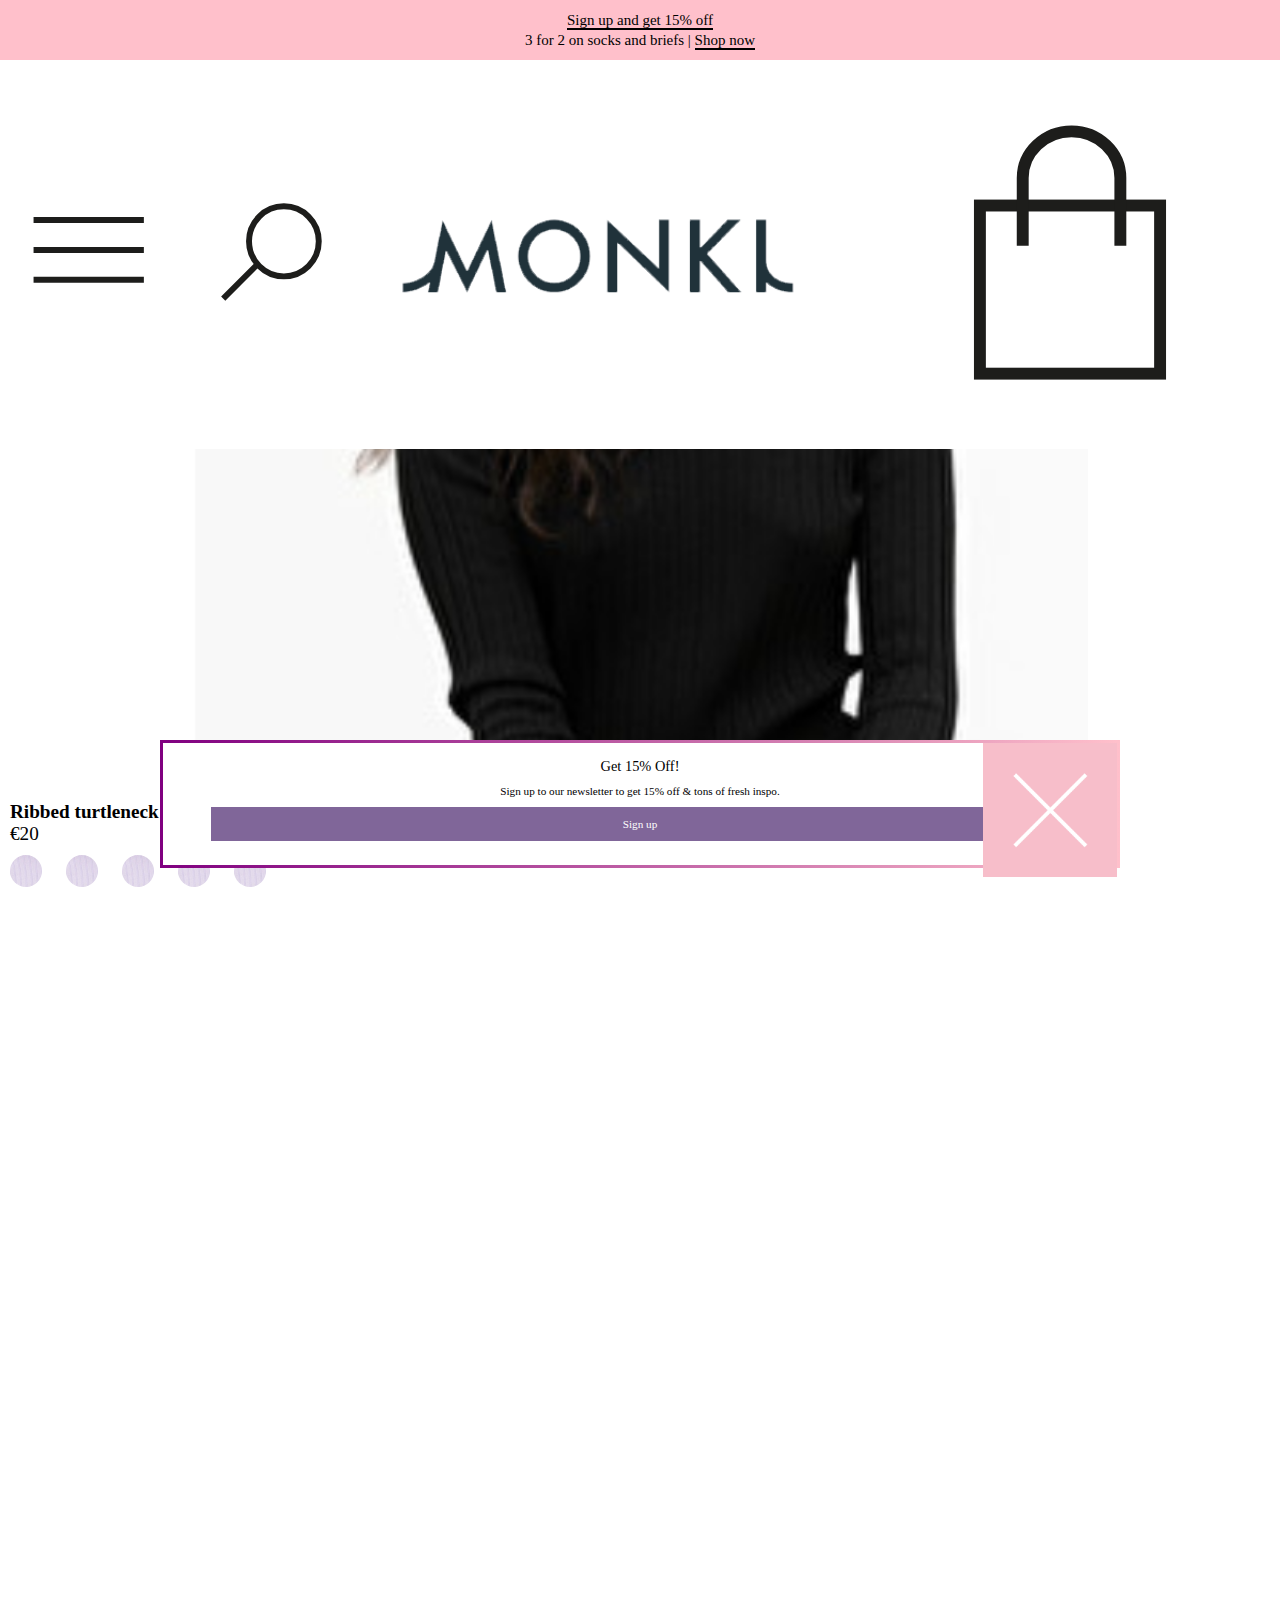
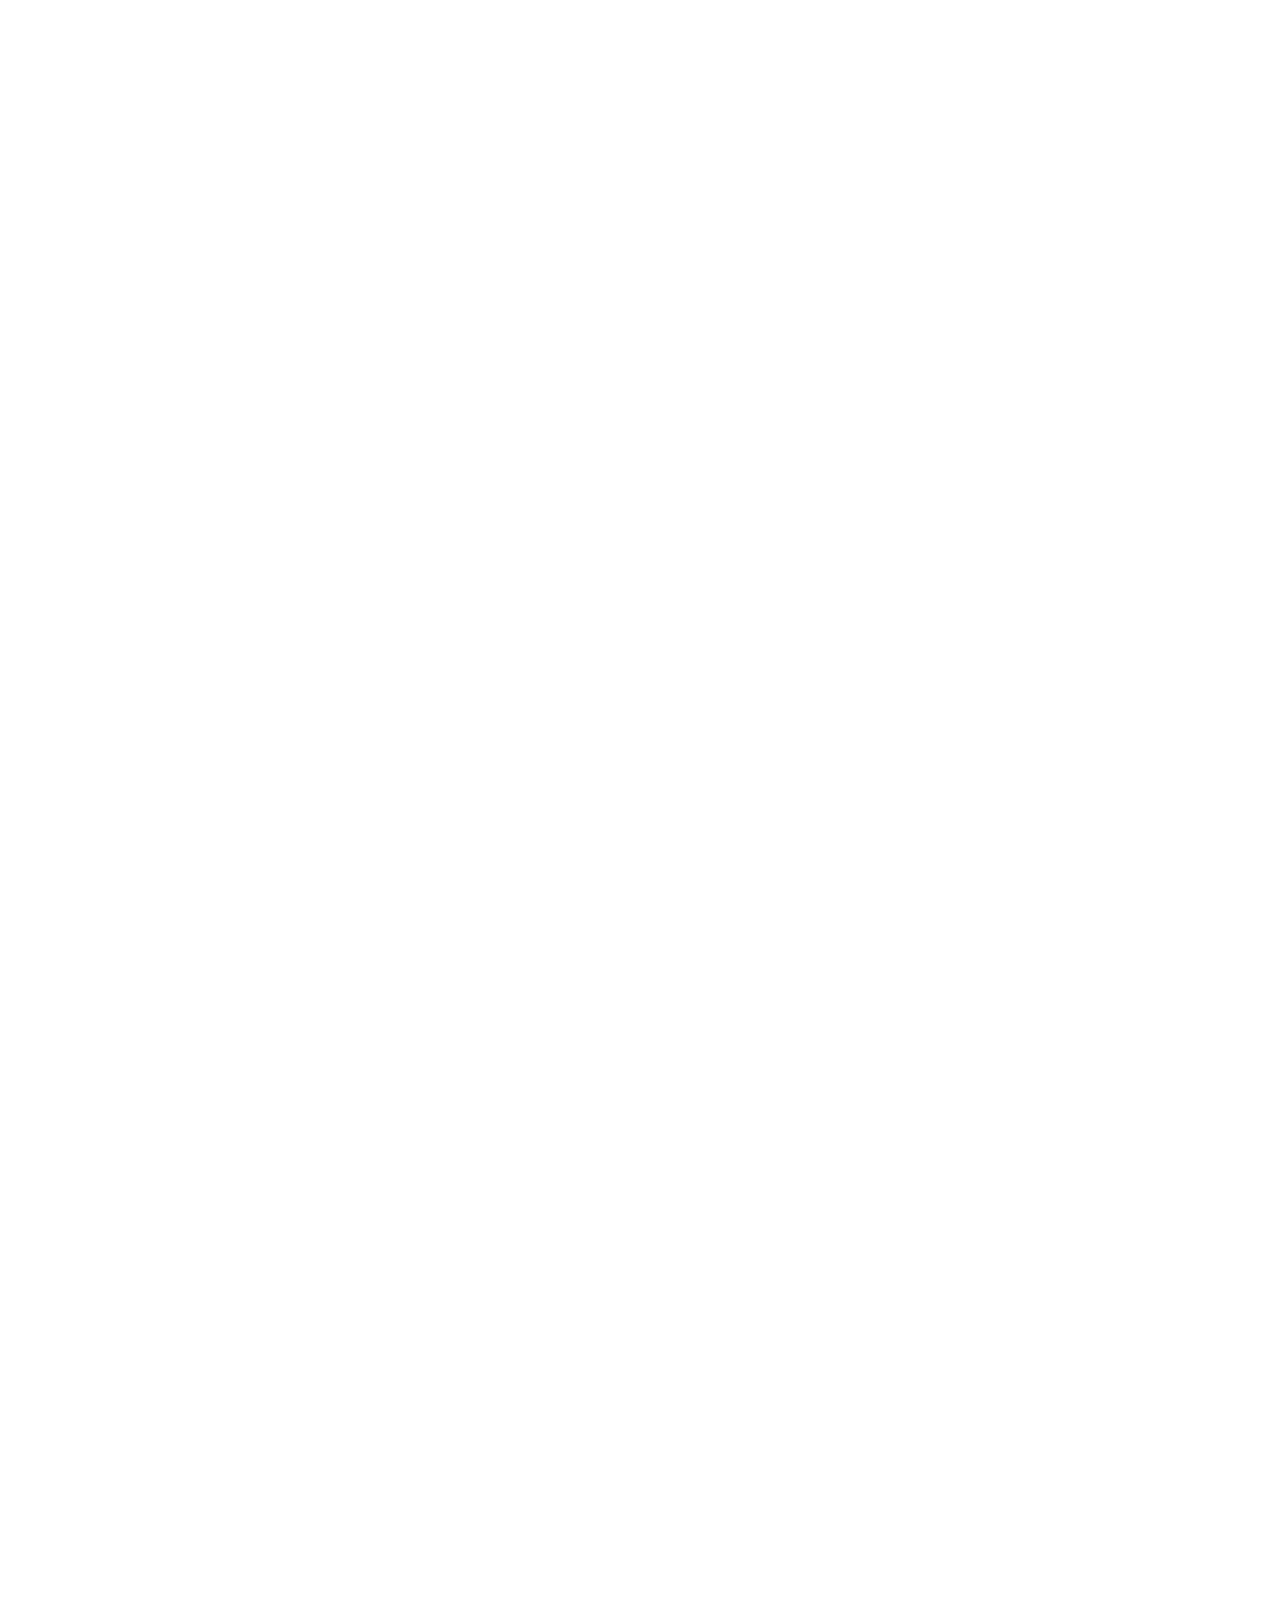
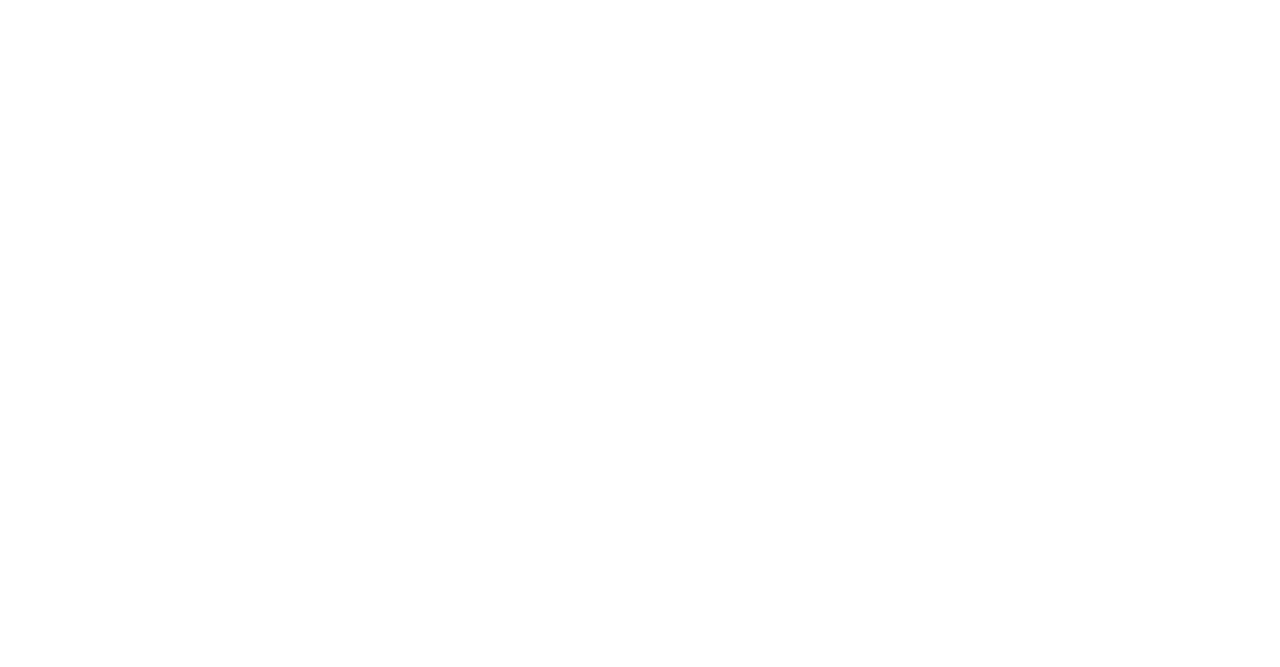
==== commit f18349ad: "Add files via upload" ====
--- a/productpagina.html
+++ b/productpagina.html
@@ -70,7 +70,7 @@
     	<!--productfoto-->
     	<div class="productfoto"> </div>
 
-    	
+
 	    <!--section 1-->
 	    <!--informatie product-->	
 	    <section>
@@ -99,7 +99,7 @@
 
 	    	<a href="https://www.monki.com/en_eur/clothing/tops/turtleneck-tops/product.ribbed-turtleneck-black.0916162001.html"> Size guide </a>
 
-	    	<a href='https://www.monki.com/en_eur/clothing/tops/turtleneck-tops/product.ribbed-turtleneck-black.0916162001.html'> <button class="addtobag">
+	    	<a href='https://www.monki.com/en_eur/clothing/tops/turtleneck-tops/product.ribbed-turtleneck-black.0916162001.html'> <button id="addtobag">
 	    	Add to bag</button> </a>
 	    </section>
 
@@ -107,23 +107,13 @@
 	    <!--Description stukje-->
 	    <section>
 	   		<ul>
-			    <li> <button> Description </button> </li>
+			    <li> <button class="toondescription active"> Description </button> </li>
 			    <li> <button class="toondelivery"> Delivery </button>	</li>
 			    <li> <button class="toondetails"> Details & care </button> </li>
 			</ul>
 
-	    	<p>
-	    		Long sleeve ribbed turtleneck.
-	    	</p>
-
-			<ul>
-	    		<li> Tight fit </li>
-	    		<li> Ribbed </li>
-	    		<li> Low turtleneck </li>
-	    	</ul>
-	    	
-	    	<p>
-	    		In a size S the chest width is 74 cm and the length is 52 cm.
+	    	<p id="informatietekst">
+	  			Description
 	    	</p>
 	    </section>
 
--- a/styles/style.css
+++ b/styles/style.css
@@ -50,6 +50,10 @@
 	color: white;
 	padding-bottom: 20px;
 	list-style-type: none;
+}
+
+#menu li:hover{
+	color: black;
 }
 
 #menu li:first-of-type{
@@ -222,11 +226,6 @@
     background-color: transparent;
 
 }
-
-.logo{
-	width: 75%;
-}
-
 /* eerste deel main */
 
 #homepagina main section:first-of-type ul li:first-of-type div{
@@ -663,7 +662,7 @@
 
 }
 
-#productpagina .mainproductpagina section:first-of-type .addtobag {
+#productpagina .mainproductpagina section:first-of-type #addtobag {
 	width: 95%;
 	height: 3em;
 	display: block;
@@ -674,6 +673,27 @@
 	color: white;
 	font-size: 1.1em;
 	font-weight: bold;
+}
+
+#addtobag.toevoeginganimatie{
+	animation-name: addButtonBeweging ;
+	animation-duration: 2s;
+	animation-iteration-count: infinite;
+}
+
+@keyframes addButtonBeweging {
+  0% { 
+  	background-color: purple;
+  	width: 95%;
+  }
+  50% { 
+  	background-color: purple;
+  	width: 70%; 
+   }
+  100% { 
+  	background-color: purple;
+  	width: 95%;
+  }
 }
 
 #productpagina .mainproductpagina section:first-of-type a:last-of-type{
@@ -712,6 +732,13 @@
 	font-size: 0.8em;
 	margin-left: 10px;
 }
+
+#productpagina .mainproductpagina section:nth-of-type(2) button:focus, #productpagina .mainproductpagina section:nth-of-type(2) button.active{
+	background-color: white;
+	color: black;
+	border-top: 2px solid purple;
+}
+
 
 
 /* section 3 */
@@ -767,7 +794,7 @@
 
 @media (min-width: 375px) and (max-width: 667px){
 
-	#homepagina main section:first-of-type ul li:first-of-type div, #homepagina main section:first-of-type ul li:last-of-type div, #homepagina main section:nth-of-type(3) ul li:first-of-type div, #homepagina main section:nth-of-type(3) ul li:last-of-type div{
+	#homepagina main section:first-of-type ul li:first-of-type div, #homepagina main section:first-of-type ul li:last-of-type div, #homepagina main section:nth-of-type(3) ul li:first-of-type div, #homepagina main section:nth-of-type(3) ul li:last-of-type div, #productpagina .mainproductpagina .productfoto{
 		height: 26.2em;
 	}
 
@@ -787,7 +814,7 @@
 
 @media (min-width: 414px) and (max-width: 736px){
 
-	#homepagina main section:first-of-type ul li:first-of-type div, #homepagina main section:first-of-type ul li:last-of-type div, #homepagina main section:nth-of-type(3) ul li:first-of-type div, #homepagina main section:nth-of-type(3) ul li:last-of-type div{
+	#homepagina main section:first-of-type ul li:first-of-type div, #homepagina main section:first-of-type ul li:last-of-type div, #homepagina main section:nth-of-type(3) ul li:first-of-type div, #homepagina main section:nth-of-type(3) ul li:last-of-type div, #productpagina .mainproductpagina .productfoto{
 		height: 28.1em;
 	}
 
